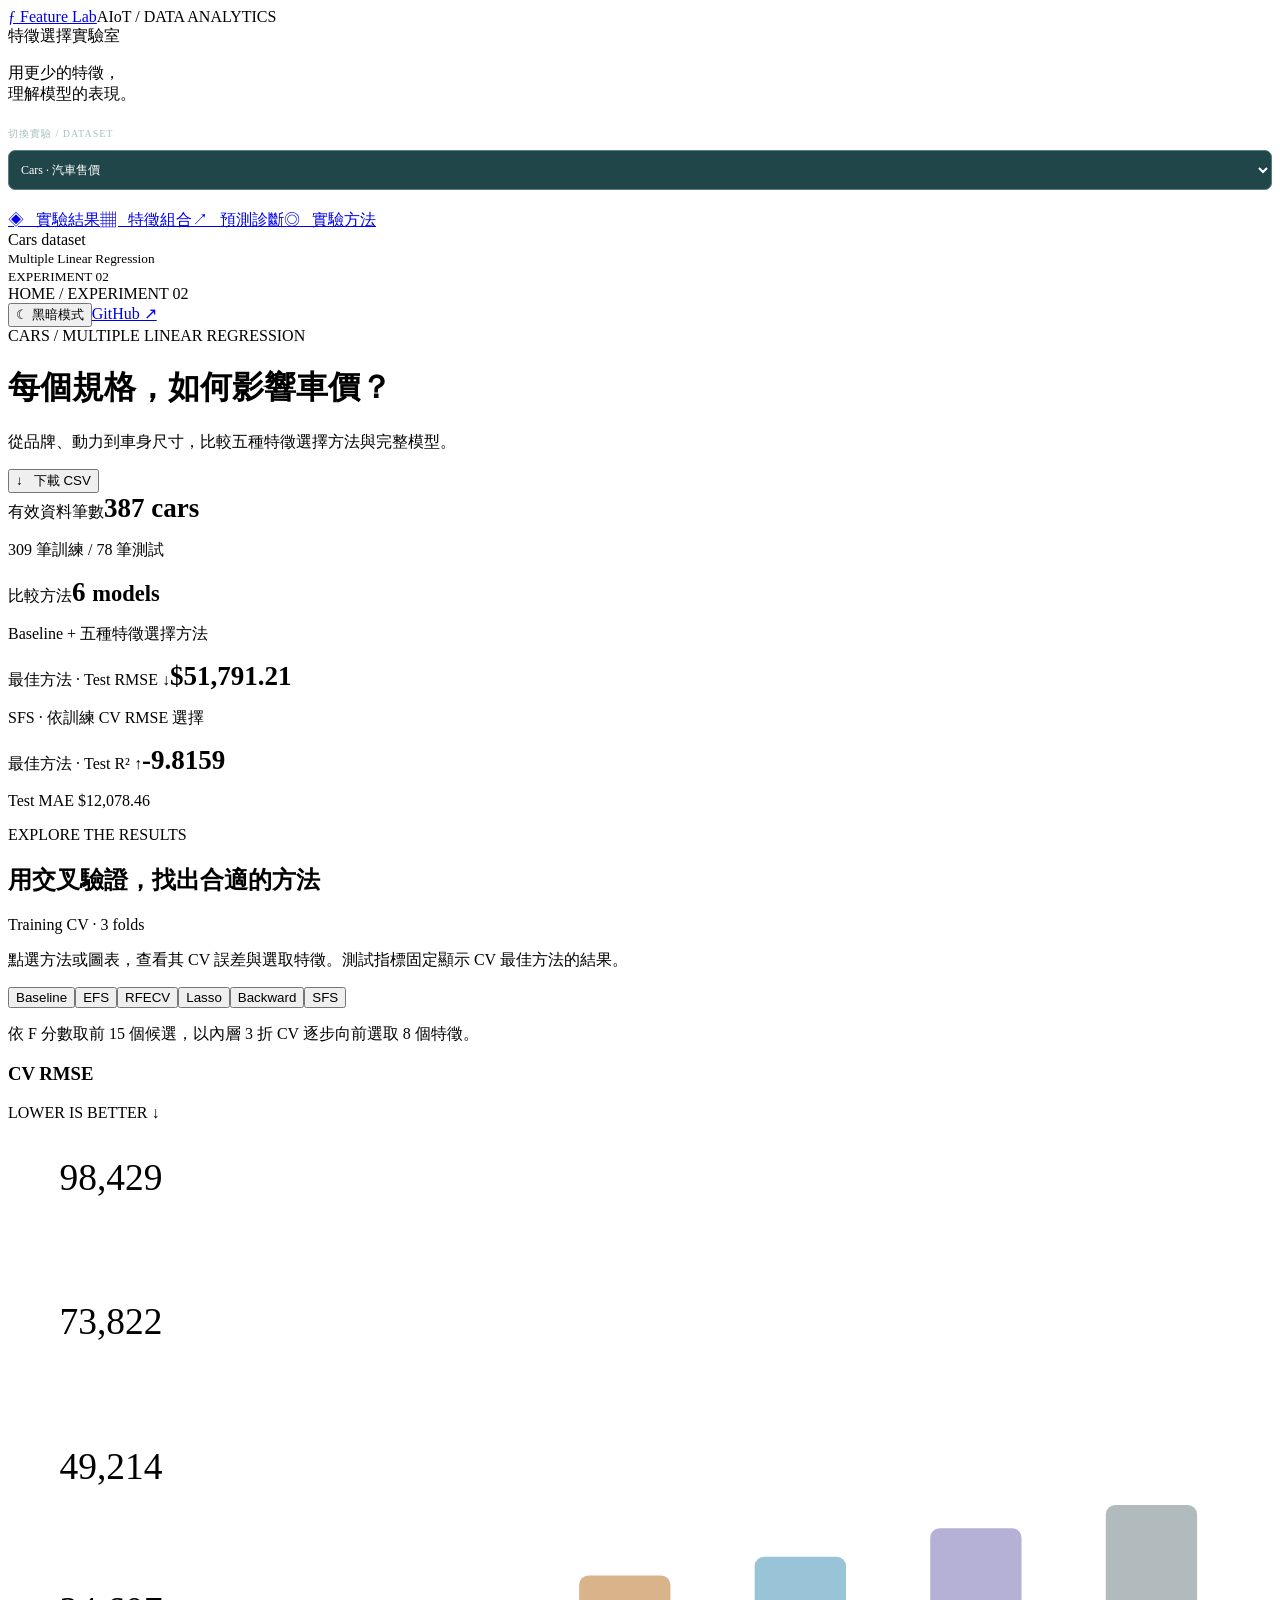
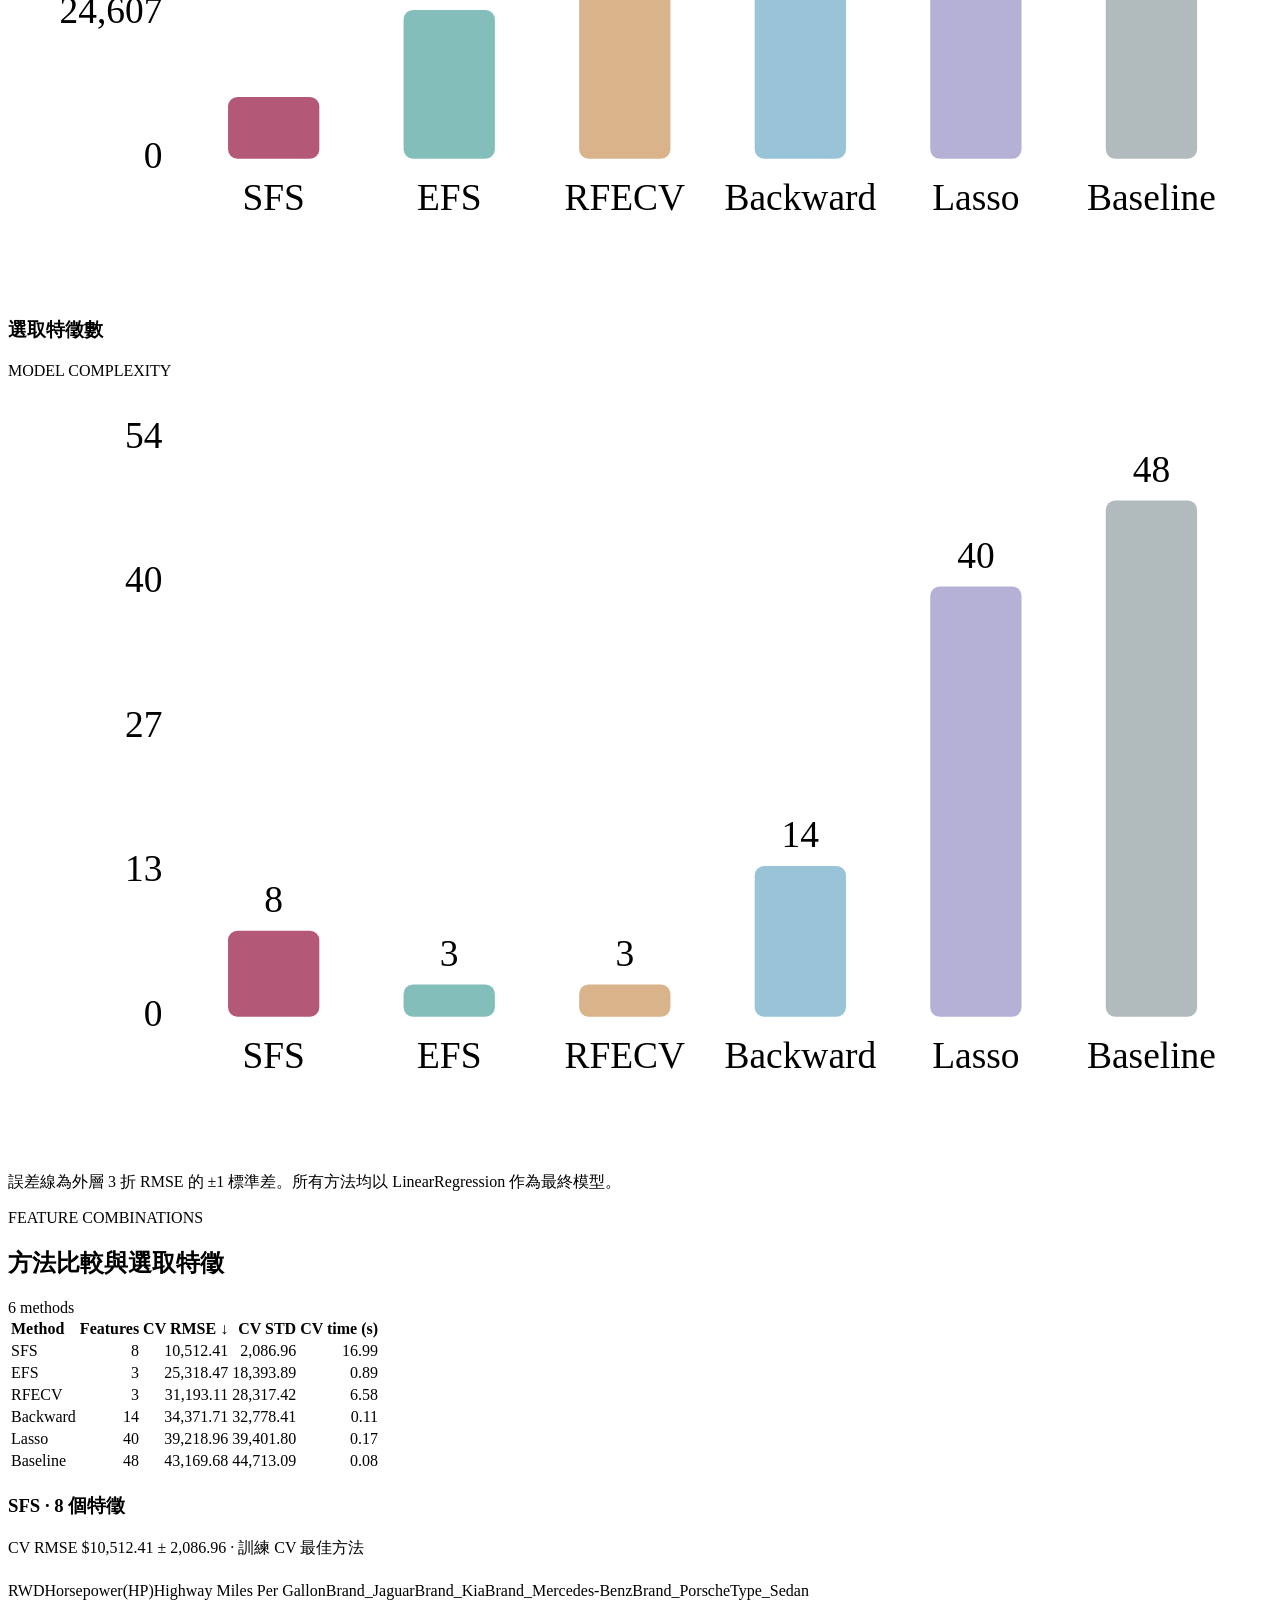
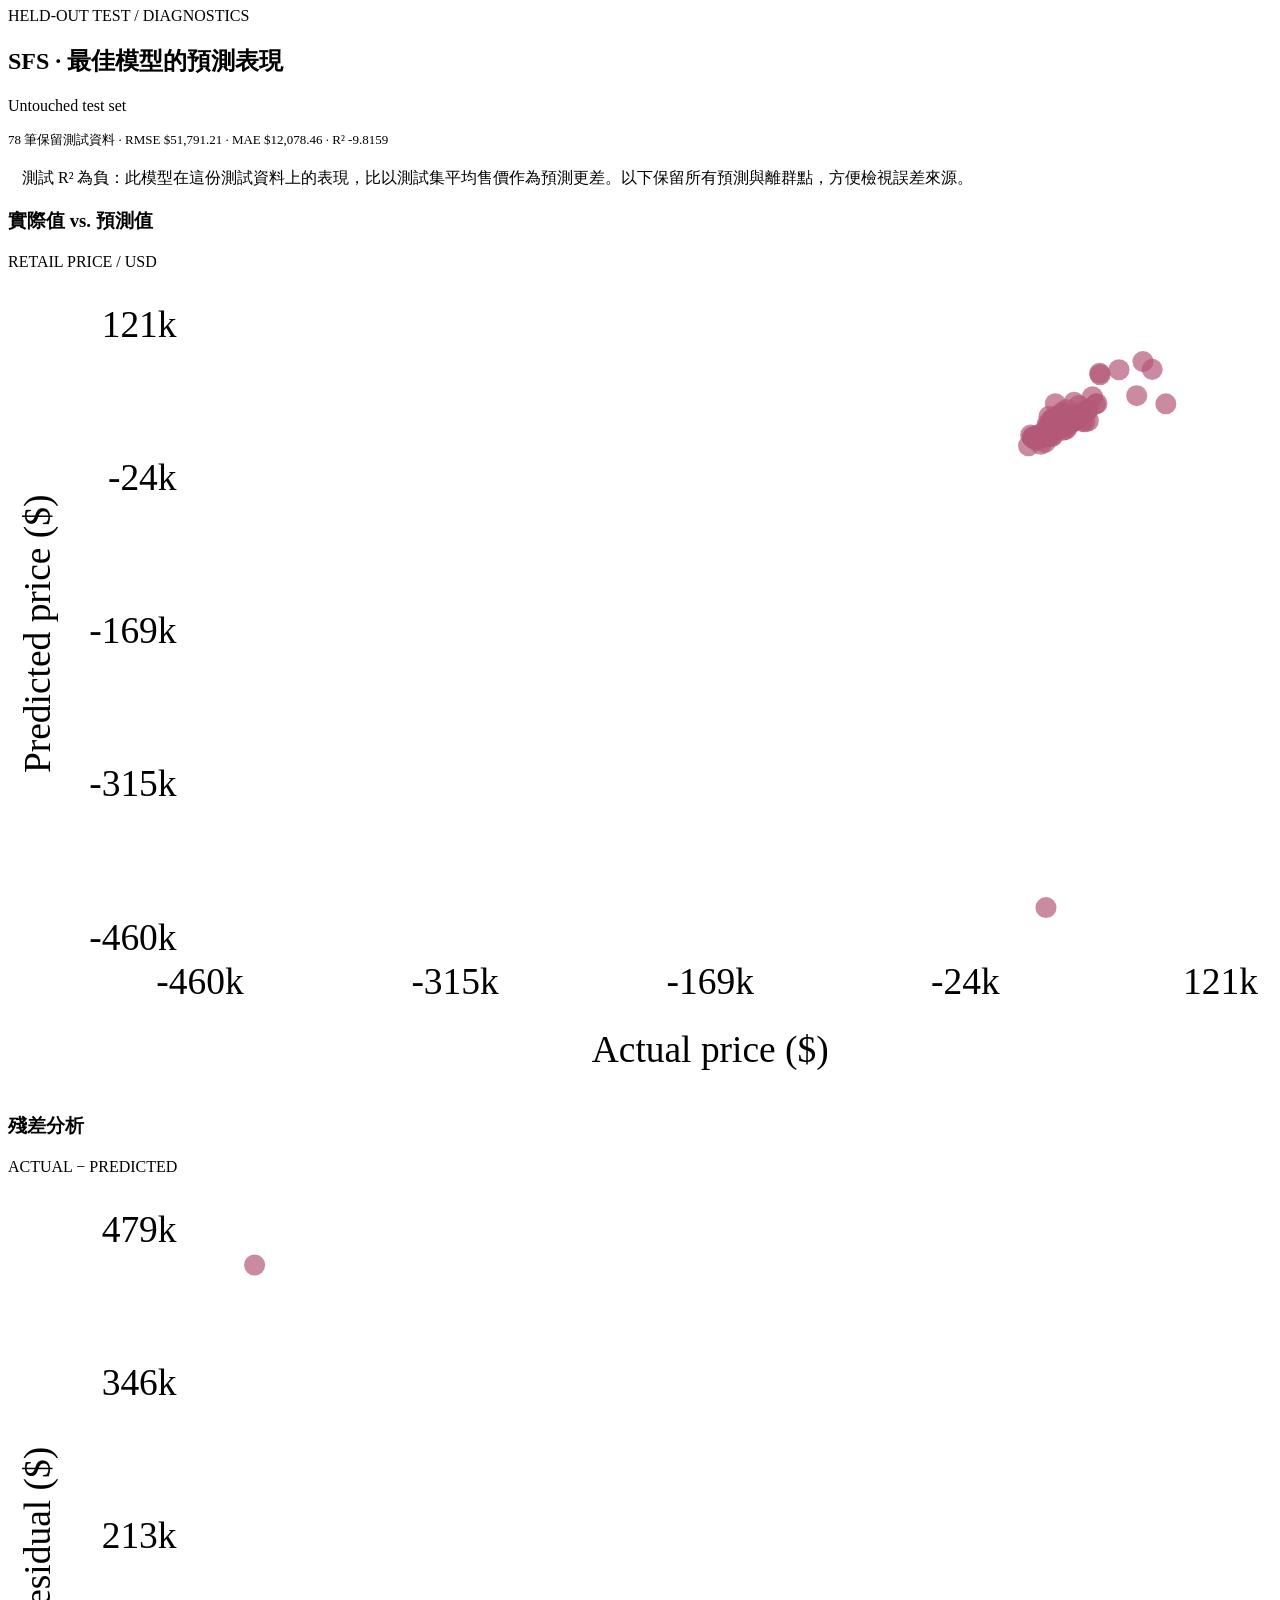
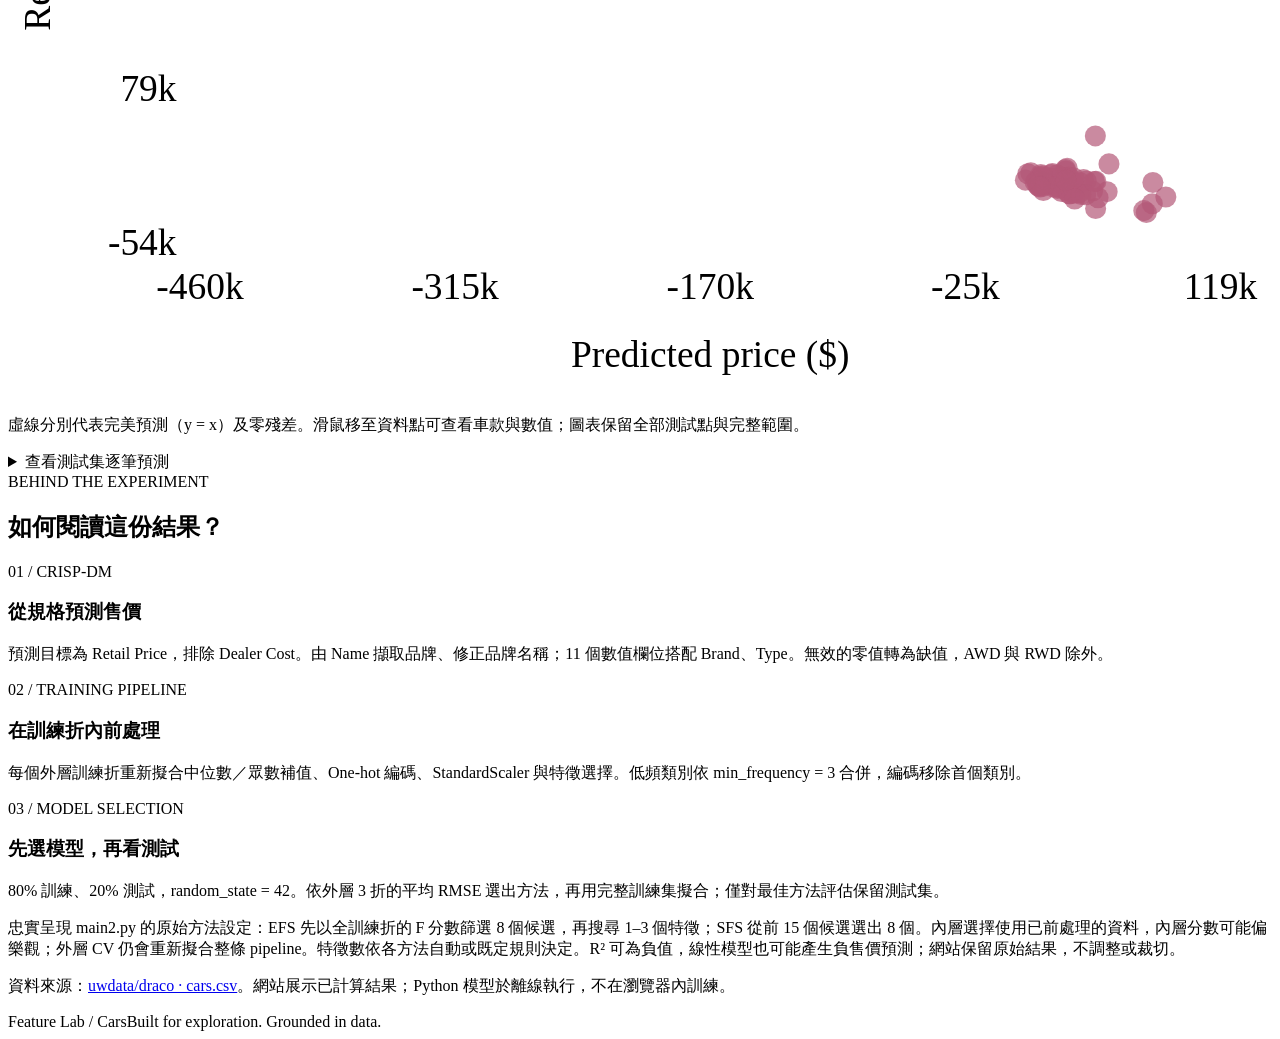
==== docs/cars.html @ 28bced7a "Add Cars regression dashboard and shared dataset switcher" ====
<!doctype html>
<html lang="zh-Hant">
<head>
<meta charset="utf-8"><meta name="viewport" content="width=device-width, initial-scale=1">
<meta name="description" content="Cars 汽車售價多元線性迴歸：Baseline 與五種特徵選擇方法、交叉驗證、預測與殘差分析。">
<title>Cars · Feature Lab 特徵選擇實驗室</title>
<script>
(() => { let theme; try { theme = localStorage.getItem('feature-lab-theme'); } catch {}
document.documentElement.dataset.theme = ['light', 'dark'].includes(theme) ? theme : (matchMedia('(prefers-color-scheme: dark)').matches ? 'dark' : 'light'); })();
</script>
<link rel="stylesheet" href="style.css?v=2"><link rel="stylesheet" href="theme.css?v=2"><link rel="stylesheet" href="pages.css?v=3">
<script src="pages.js?v=3" defer></script><script src="cars-data.js?v=3" defer></script><script src="cars.js?v=3" defer></script>
</head>
<body>
<aside><a class="brand" href="./"><span class="brand-icon">ƒ</span> Feature Lab</a><span class="aside-label">AIoT / DATA ANALYTICS</span>
<div class="side-title">特徵選擇實驗室</div><p>用更少的特徵，<br>理解模型的表現。</p>
<nav aria-label="頁面導覽"><a class="active" href="#analysis">◈ &nbsp; 實驗結果</a><a href="#results">▦ &nbsp; 特徵組合</a><a href="#predictions">↗ &nbsp; 預測診斷</a><a href="#methodology">◎ &nbsp; 實驗方法</a></nav>
<div class="side-foot"><span class="status-dot"></span> Cars dataset<br><small>Multiple Linear Regression<br>EXPERIMENT 02</small></div></aside>
<main id="analysis">
<header><span>HOME / EXPERIMENT 02</span><div class="header-actions"><button id="theme-toggle" class="theme-toggle" type="button" aria-label="切換黑暗模式" aria-pressed="false">☾ 黑暗模式</button><a href="https://github.com/CG3599/20261014-hw2-Multiple-Linear-regression" target="_blank" rel="noopener">GitHub ↗</a></div></header>
<div class="intro"><div><span class="eyebrow">CARS / MULTIPLE LINEAR REGRESSION</span><h1>每個規格，如何影響車價？</h1><p>從品牌、動力到車身尺寸，比較五種特徵選擇方法與完整模型。</p></div><button id="download" class="download" type="button">↓ &nbsp; 下載 CSV</button></div>
<div class="stats cars-stats"><article><span>有效資料筆數</span><strong id="sample-stat">—</strong><p id="split-stat">計算結果載入中</p></article><article><span>比較方法</span><strong>6 <small>models</small></strong><p>Baseline + 五種特徵選擇方法</p></article><article><span>最佳方法 · Test RMSE ↓</span><strong id="rmse-stat">—</strong><p id="best-stat">依訓練 CV RMSE 選擇</p></article><article><span>最佳方法 · Test R² ↑</span><strong id="r2-stat">—</strong><p id="mae-stat">—</p></article></div>
<section class="workspace"><div class="section-heading cars-section-heading"><div><span class="eyebrow">EXPLORE THE RESULTS</span><h2>用交叉驗證，找出合適的方法</h2></div><span class="pill">Training CV · 3 folds</span></div>
<p class="method-note">點選方法或圖表，查看其 CV 誤差與選取特徵。測試指標固定顯示 CV 最佳方法的結果。</p>
<div class="tabs" role="tablist" aria-label="特徵選擇方法"></div><p id="method-note" class="method-note"></p>
<div class="charts"><article class="chart-card"><div class="chart-heading"><h3>CV RMSE</h3><span>LOWER IS BETTER ↓</span></div><div id="cv-chart" class="cars-chart"></div></article><article class="chart-card"><div class="chart-heading"><h3>選取特徵數</h3><span>MODEL COMPLEXITY</span></div><div id="count-chart" class="cars-chart"></div></article></div>
<p class="chart-hint">誤差線為外層 3 折 RMSE 的 ±1 標準差。所有方法均以 LinearRegression 作為最終模型。</p>
</section>
<section class="table-section" id="results"><div class="section-heading"><div><span class="eyebrow">FEATURE COMBINATIONS</span><h2>方法比較與選取特徵</h2></div><span class="pill">6 methods</span></div>
<div class="table-scroll"><table class="cars-table"><thead><tr><th>Method</th><th>Features</th><th>CV RMSE ↓</th><th>CV STD</th><th>CV time (s)</th></tr></thead><tbody id="result-rows"></tbody></table></div>
<div class="cars-details" aria-live="polite"><h3 id="feature-title"></h3><p id="selection-detail"></p><div class="cars-features" id="feature-tags"></div></div></section>
<section class="workspace" id="predictions"><div class="section-heading cars-section-heading"><div><span class="eyebrow">HELD-OUT TEST / DIAGNOSTICS</span><h2 id="prediction-title">最佳模型的預測表現</h2></div><span class="pill">Untouched test set</span></div>
<p id="test-summary" class="cars-summary"></p><p id="test-note" class="cars-note"></p>
<div class="charts"><article class="chart-card"><div class="chart-heading"><h3>實際值 vs. 預測值</h3><span>RETAIL PRICE / USD</span></div><div id="prediction-chart"></div></article><article class="chart-card"><div class="chart-heading"><h3>殘差分析</h3><span>ACTUAL − PREDICTED</span></div><div id="residual-chart"></div></article></div>
<p class="chart-hint">虛線分別代表完美預測（y = x）及零殘差。滑鼠移至資料點可查看車款與數值；圖表保留全部測試點與完整範圍。</p>
<details><summary>查看測試集逐筆預測</summary><div class="table-scroll"><table class="cars-table"><thead><tr><th>Vehicle</th><th>Actual ($)</th><th>Predicted ($)</th><th>Residual ($)</th></tr></thead><tbody id="prediction-rows"></tbody></table></div></details></section>
<section id="methodology" class="methodology"><span class="eyebrow">BEHIND THE EXPERIMENT</span><h2>如何閱讀這份結果？</h2>
<div class="method-grid"><article><span>01 / CRISP-DM</span><h3>從規格預測售價</h3><p>預測目標為 Retail Price，排除 Dealer Cost。由 Name 擷取品牌、修正品牌名稱；11 個數值欄位搭配 Brand、Type。無效的零值轉為缺值，AWD 與 RWD 除外。</p></article><article><span>02 / TRAINING PIPELINE</span><h3>在訓練折內前處理</h3><p>每個外層訓練折重新擬合中位數／眾數補值、One-hot 編碼、StandardScaler 與特徵選擇。低頻類別依 min_frequency = 3 合併，編碼移除首個類別。</p></article><article><span>03 / MODEL SELECTION</span><h3>先選模型，再看測試</h3><p>80% 訓練、20% 測試，random_state = 42。依外層 3 折的平均 RMSE 選出方法，再用完整訓練集擬合；僅對最佳方法評估保留測試集。</p></article></div>
<p class="caveat">忠實呈現 main2.py 的原始方法設定：EFS 先以全訓練折的 F 分數篩選 8 個候選，再搜尋 1–3 個特徵；SFS 從前 15 個候選選出 8 個。內層選擇使用已前處理的資料，內層分數可能偏樂觀；外層 CV 仍會重新擬合整條 pipeline。特徵數依各方法自動或既定規則決定。R² 可為負值，線性模型也可能產生負售價預測；網站保留原始結果，不調整或裁切。</p>
<p class="chart-hint">資料來源：<a href="https://github.com/uwdata/draco/blob/master/data/cars.csv" target="_blank" rel="noopener">uwdata/draco · cars.csv</a>。網站展示已計算結果；Python 模型於離線執行，不在瀏覽器內訓練。</p></section>
<footer><span>Feature Lab / Cars</span><span>Built for exploration. Grounded in data.</span></footer>
</main></body></html>
---- docs/pages.css ----
.page-menu { margin-top: 22px; }
.page-menu label { display: block; font-size: 10px; letter-spacing: 1px; color: #a7c1c0; margin-bottom: 9px; }
.page-menu select { width: 100%; padding: 11px 8px; border: 1px solid #548084; border-radius: 7px; background: #21464a; color: #fff; font: inherit; font-size: 12px; cursor: pointer; color-scheme: dark; }
.page-menu select:focus-visible { outline: 2px solid #6fe0c3; outline-offset: 3px; }
.page-menu + nav { margin-top: 20px; }
.cars-note { border-left: 3px solid var(--teal); padding-left: 14px; }
.cars-features { margin-top: 16px; line-height: 2; overflow-wrap: anywhere; }
.cars-details { margin-top: 20px; }
.cars-summary { color: var(--teal); font-size: 13px; line-height: 1.9; }
.cars-stats strong { font-size: 27px; }
.cars-chart { min-width: 0; }
.chart-bar { cursor: pointer; }
.chart-bar:focus { outline: none; stroke: var(--ink); stroke-width: 2; }
.cars-point { opacity: .7; }
.cars-point:hover, .cars-point:focus { opacity: 1; stroke: var(--ink); stroke-width: 2; }
.chart-reference { stroke: var(--muted); stroke-width: 1.5; stroke-dasharray: 6 4; }
.cars-table th, .cars-table td { text-align: right; }
.cars-table th:first-child, .cars-table td:first-child { text-align: left; }
.cars-table td:first-child { white-space: nowrap; }
@media (max-width: 760px) {
  .page-menu { margin-top: 15px; max-width: 360px; }
  .page-menu select { font-size: 14px; }
  .cars-stats strong { font-size: 24px; }
  .cars-section-heading { align-items: flex-start; flex-direction: column; gap: 0; margin-bottom: 15px; }
}
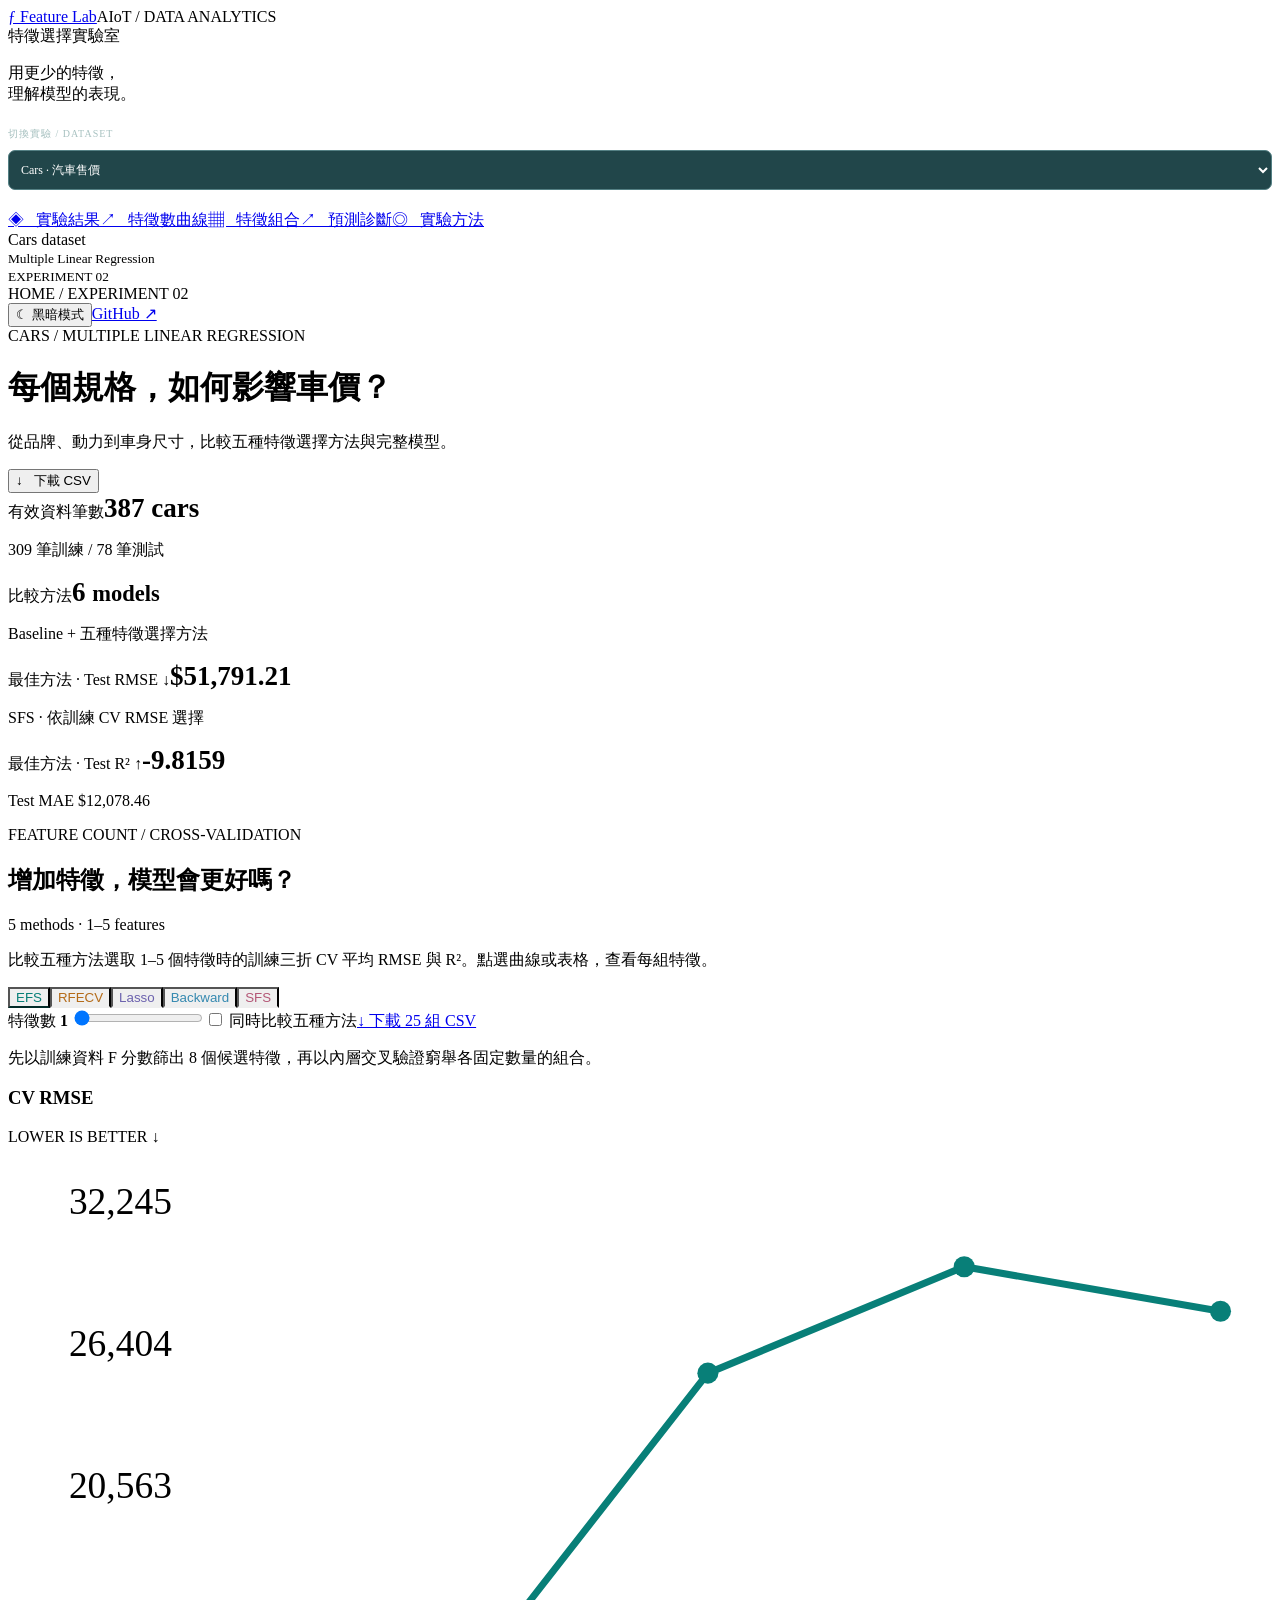
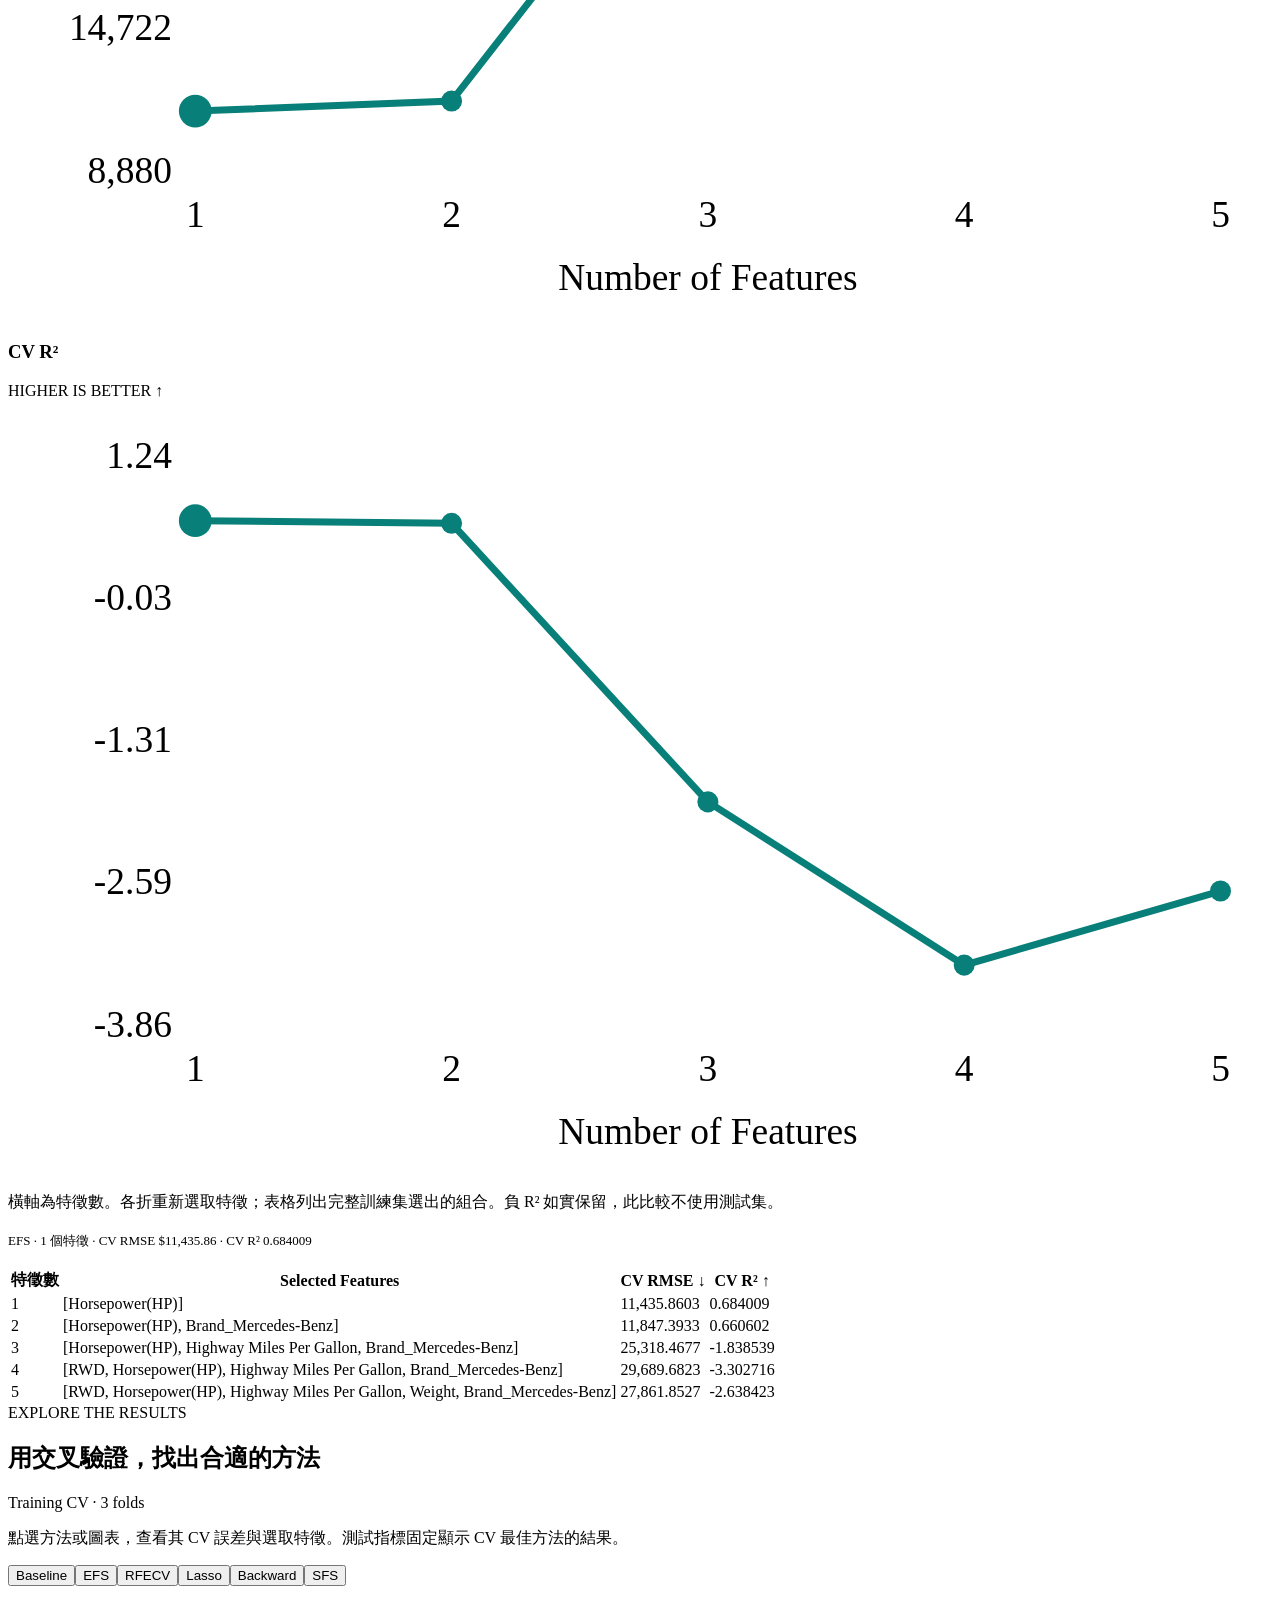
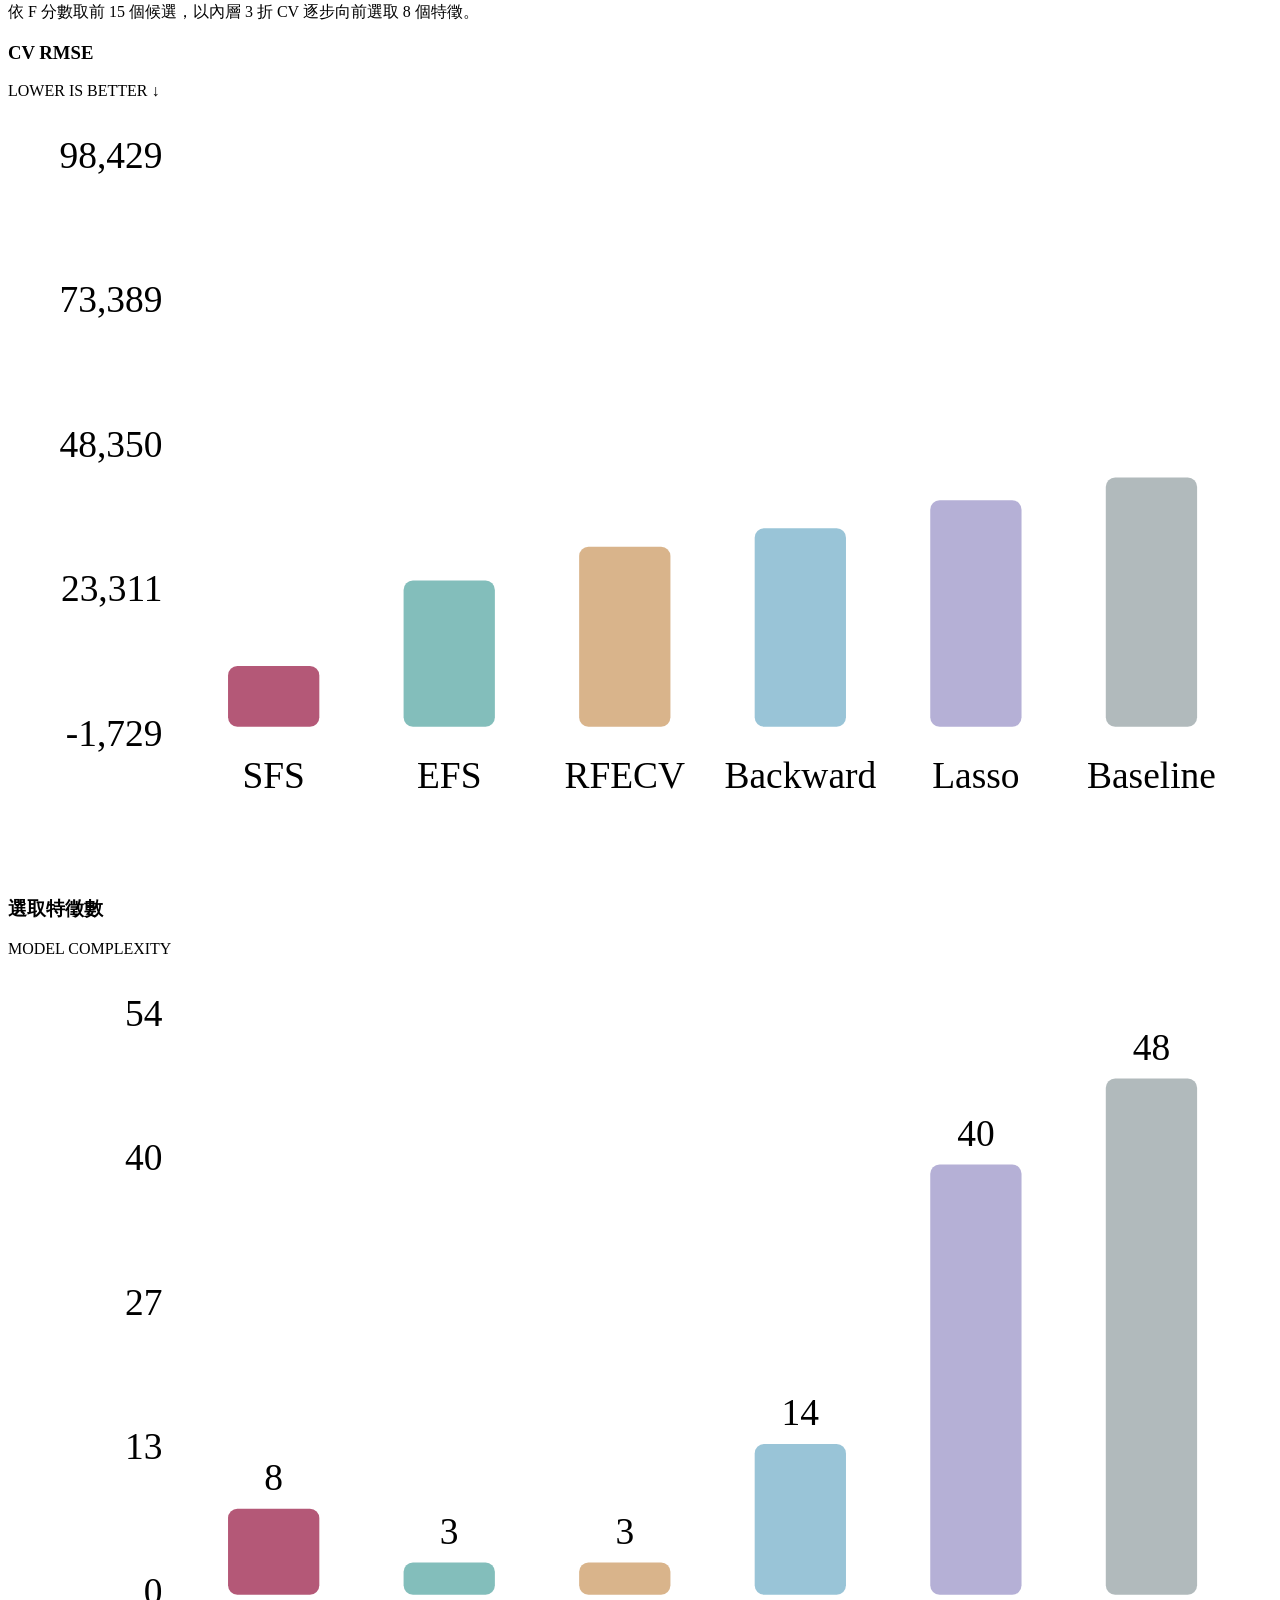
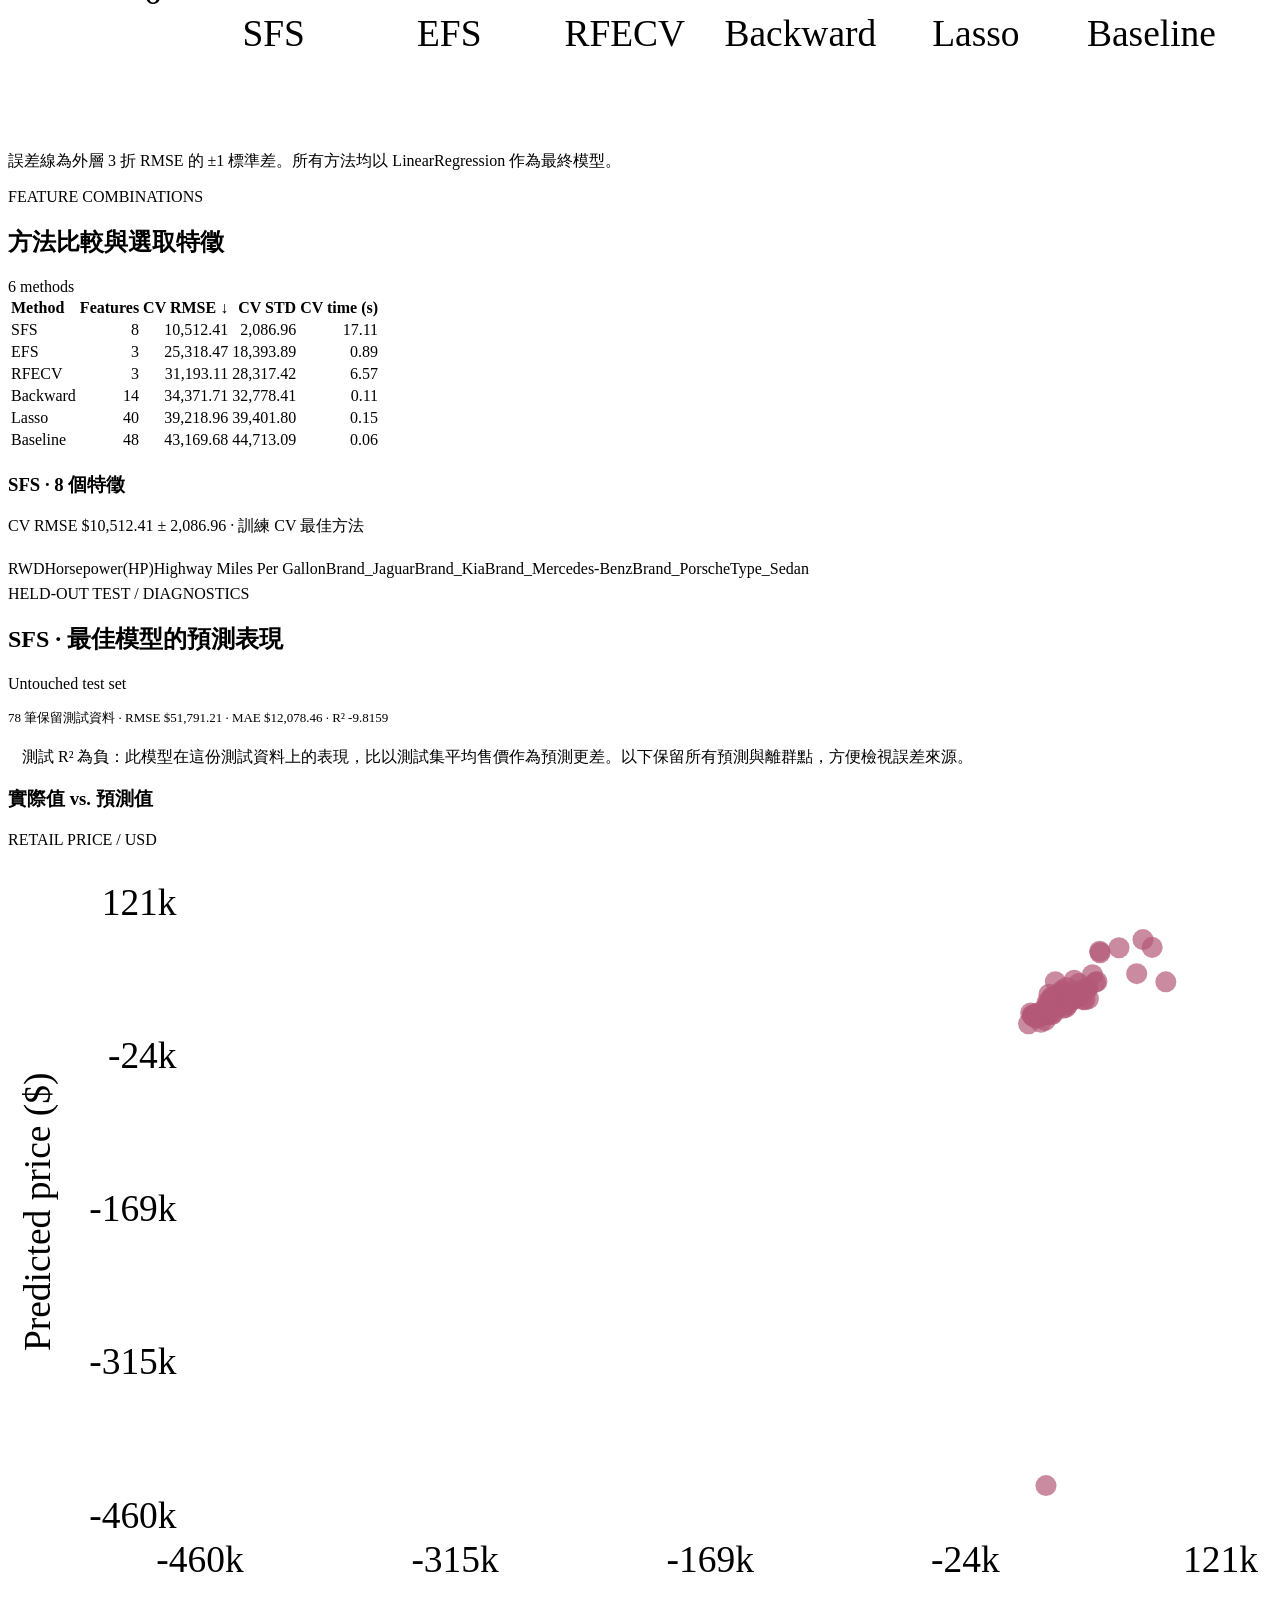
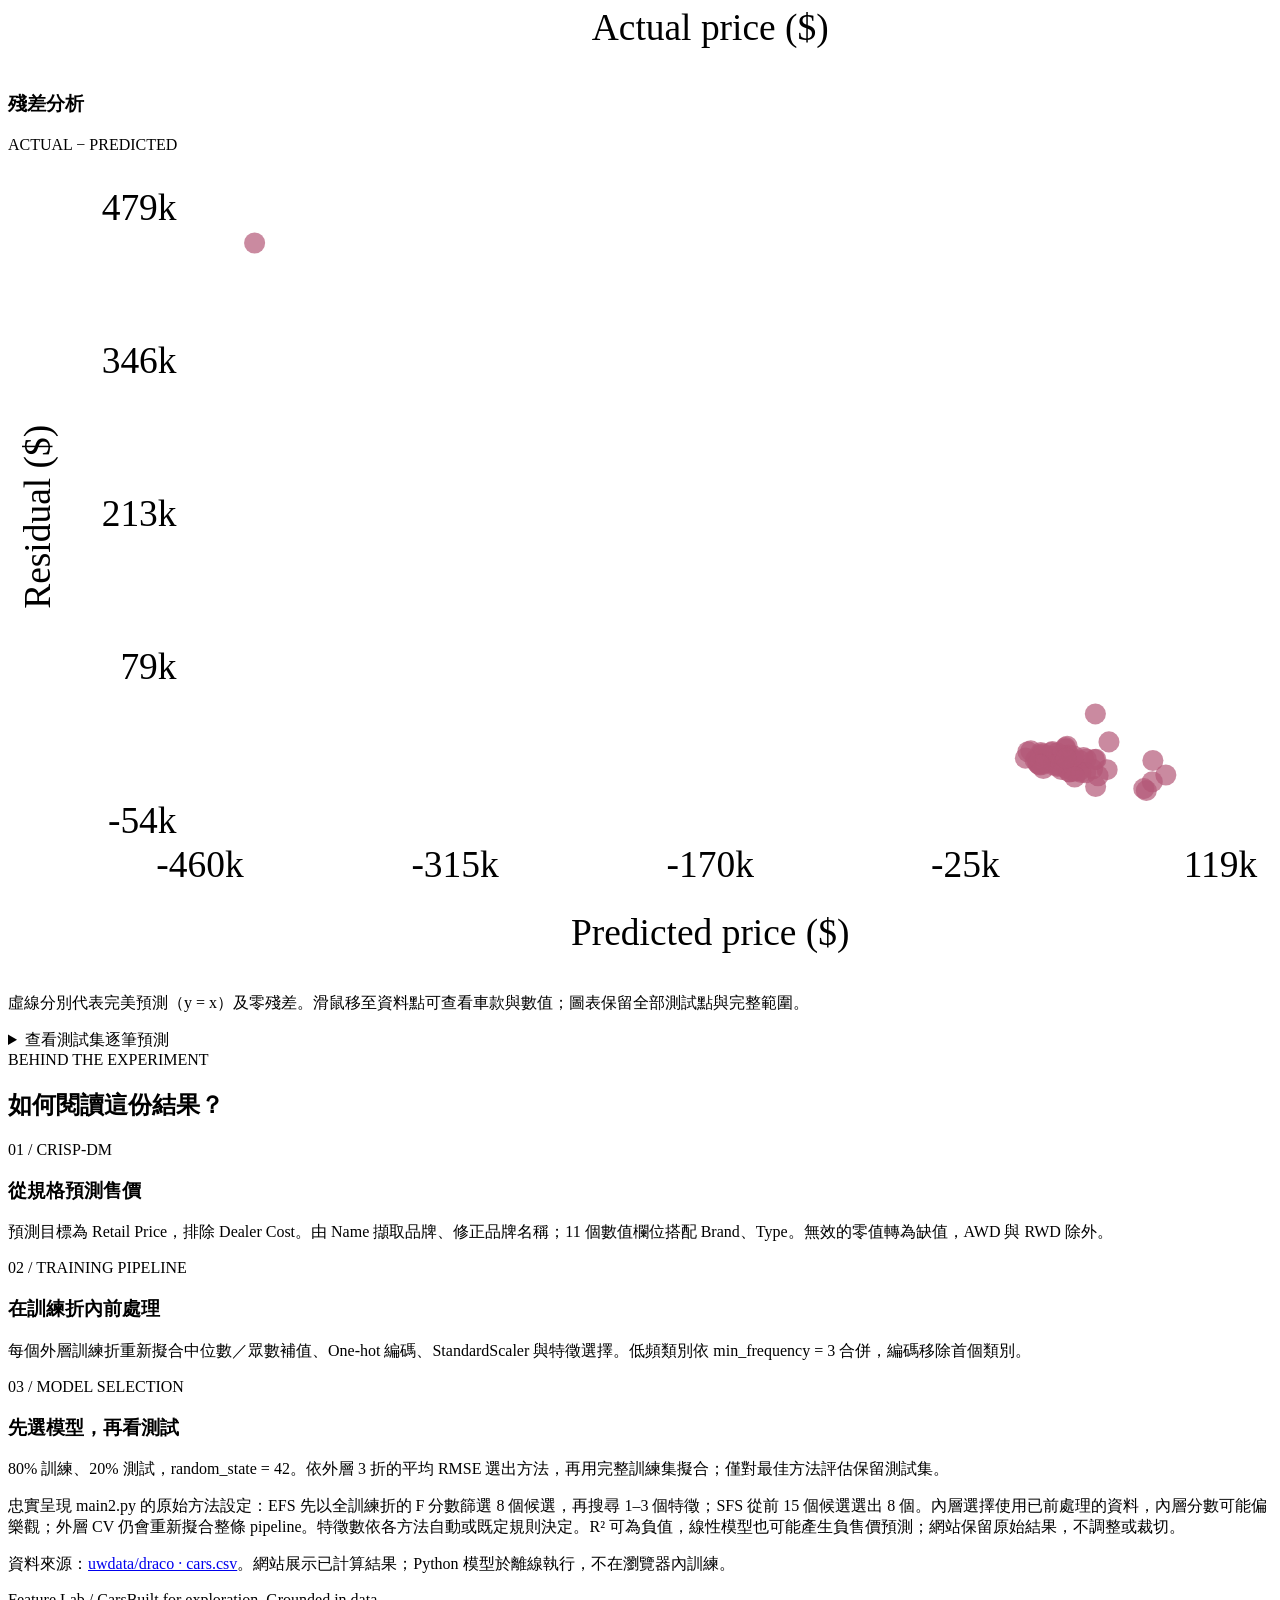
==== commit 0a719cbf: "Deploy interactive Cars feature-count curves with existing design" ====
--- a/docs/cars.html
+++ b/docs/cars.html
@@ -9,17 +9,29 @@
 document.documentElement.dataset.theme = ['light', 'dark'].includes(theme) ? theme : (matchMedia('(prefers-color-scheme: dark)').matches ? 'dark' : 'light'); })();
 </script>
 <link rel="stylesheet" href="style.css?v=2"><link rel="stylesheet" href="theme.css?v=2"><link rel="stylesheet" href="pages.css?v=3">
-<script src="pages.js?v=3" defer></script><script src="cars-data.js?v=3" defer></script><script src="cars.js?v=3" defer></script>
+<script src="pages.js?v=3" defer></script><script src="cars-data.js?v=4" defer></script><script src="cars.js?v=4" defer></script>
+<script src="cars-curves-data.js?v=4" defer></script><script src="cars-curves.js?v=4" defer></script>
 </head>
 <body>
 <aside><a class="brand" href="./"><span class="brand-icon">ƒ</span> Feature Lab</a><span class="aside-label">AIoT / DATA ANALYTICS</span>
 <div class="side-title">特徵選擇實驗室</div><p>用更少的特徵，<br>理解模型的表現。</p>
-<nav aria-label="頁面導覽"><a class="active" href="#analysis">◈ &nbsp; 實驗結果</a><a href="#results">▦ &nbsp; 特徵組合</a><a href="#predictions">↗ &nbsp; 預測診斷</a><a href="#methodology">◎ &nbsp; 實驗方法</a></nav>
+<nav aria-label="頁面導覽"><a class="active" href="#analysis">◈ &nbsp; 實驗結果</a><a href="#feature-curves">↗ &nbsp; 特徵數曲線</a><a href="#results">▦ &nbsp; 特徵組合</a><a href="#predictions">↗ &nbsp; 預測診斷</a><a href="#methodology">◎ &nbsp; 實驗方法</a></nav>
 <div class="side-foot"><span class="status-dot"></span> Cars dataset<br><small>Multiple Linear Regression<br>EXPERIMENT 02</small></div></aside>
 <main id="analysis">
 <header><span>HOME / EXPERIMENT 02</span><div class="header-actions"><button id="theme-toggle" class="theme-toggle" type="button" aria-label="切換黑暗模式" aria-pressed="false">☾ 黑暗模式</button><a href="https://github.com/CG3599/20261014-hw2-Multiple-Linear-regression" target="_blank" rel="noopener">GitHub ↗</a></div></header>
 <div class="intro"><div><span class="eyebrow">CARS / MULTIPLE LINEAR REGRESSION</span><h1>每個規格，如何影響車價？</h1><p>從品牌、動力到車身尺寸，比較五種特徵選擇方法與完整模型。</p></div><button id="download" class="download" type="button">↓ &nbsp; 下載 CSV</button></div>
 <div class="stats cars-stats"><article><span>有效資料筆數</span><strong id="sample-stat">—</strong><p id="split-stat">計算結果載入中</p></article><article><span>比較方法</span><strong>6 <small>models</small></strong><p>Baseline + 五種特徵選擇方法</p></article><article><span>最佳方法 · Test RMSE ↓</span><strong id="rmse-stat">—</strong><p id="best-stat">依訓練 CV RMSE 選擇</p></article><article><span>最佳方法 · Test R² ↑</span><strong id="r2-stat">—</strong><p id="mae-stat">—</p></article></div>
+<section class="workspace" id="feature-curves">
+<div class="section-heading cars-section-heading"><div><span class="eyebrow">FEATURE COUNT / CROSS-VALIDATION</span><h2>增加特徵，模型會更好嗎？</h2></div><span class="pill">5 methods · 1–5 features</span></div>
+<p class="method-note">比較五種方法選取 1–5 個特徵時的訓練三折 CV 平均 RMSE 與 R²。點選曲線或表格，查看每組特徵。</p>
+<div class="tabs" id="curve-tabs" role="group" aria-label="固定特徵數方法"></div>
+<div class="controls"><label class="range-control" for="curve-count">特徵數 <strong id="curve-count-value">1</strong> <input id="curve-count" type="range" min="1" max="5" value="1" step="1"></label><label><input id="curve-compare" type="checkbox"> 同時比較五種方法</label><a class="download" href="cars_feature_count_comparison.csv?v=4" download>↓ 下載 25 組 CSV</a></div>
+<p id="curve-note" class="method-note"></p>
+<div class="charts"><article class="chart-card"><div class="chart-heading"><h3>CV RMSE</h3><span>LOWER IS BETTER ↓</span></div><div id="curve-rmse"></div></article><article class="chart-card"><div class="chart-heading"><h3>CV R²</h3><span>HIGHER IS BETTER ↑</span></div><div id="curve-r2"></div></article></div>
+<p class="chart-hint">橫軸為特徵數。各折重新選取特徵；表格列出完整訓練集選出的組合。負 R² 如實保留，此比較不使用測試集。</p>
+<p id="curve-selection" class="cars-summary" aria-live="polite"></p>
+<div class="table-scroll"><table><thead><tr><th>特徵數</th><th>Selected Features</th><th>CV RMSE ↓</th><th>CV R² ↑</th></tr></thead><tbody id="curve-rows"></tbody></table></div>
+</section>
 <section class="workspace"><div class="section-heading cars-section-heading"><div><span class="eyebrow">EXPLORE THE RESULTS</span><h2>用交叉驗證，找出合適的方法</h2></div><span class="pill">Training CV · 3 folds</span></div>
 <p class="method-note">點選方法或圖表，查看其 CV 誤差與選取特徵。測試指標固定顯示 CV 最佳方法的結果。</p>
 <div class="tabs" role="tablist" aria-label="特徵選擇方法"></div><p id="method-note" class="method-note"></p>
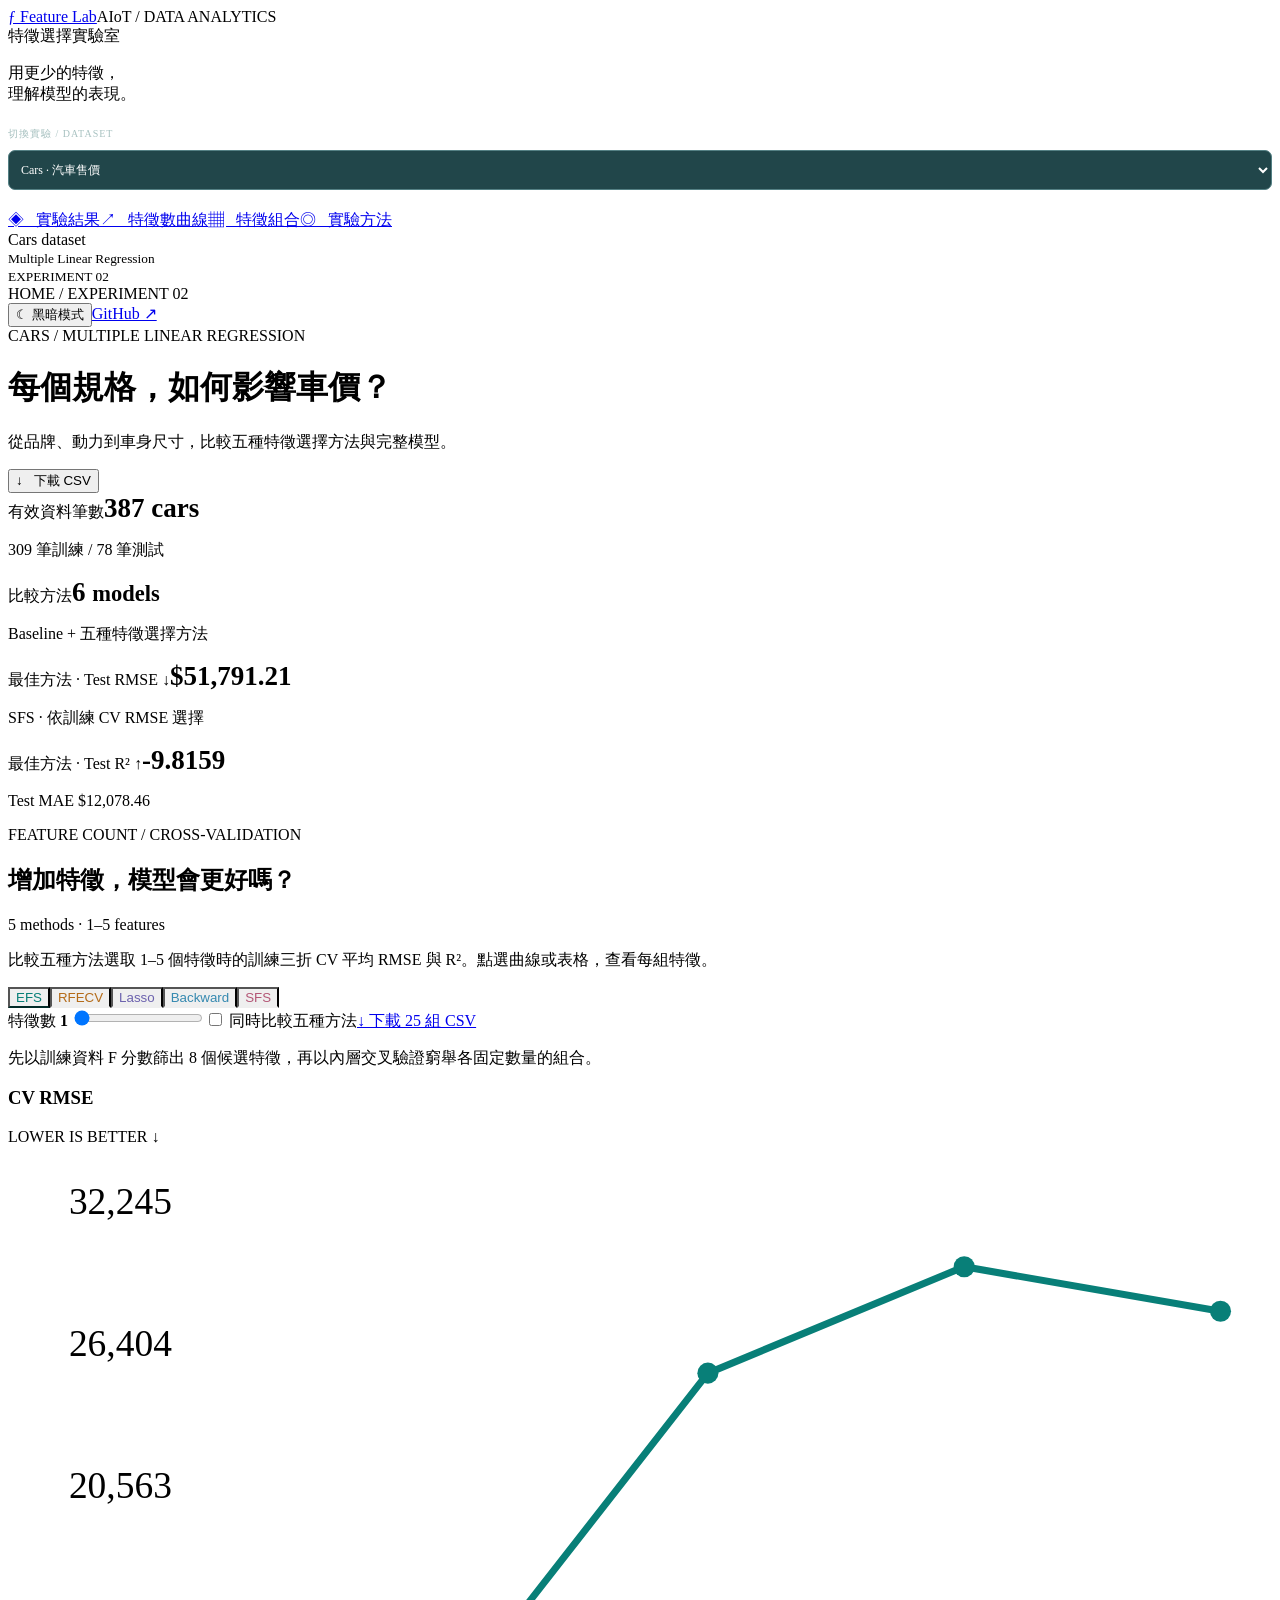
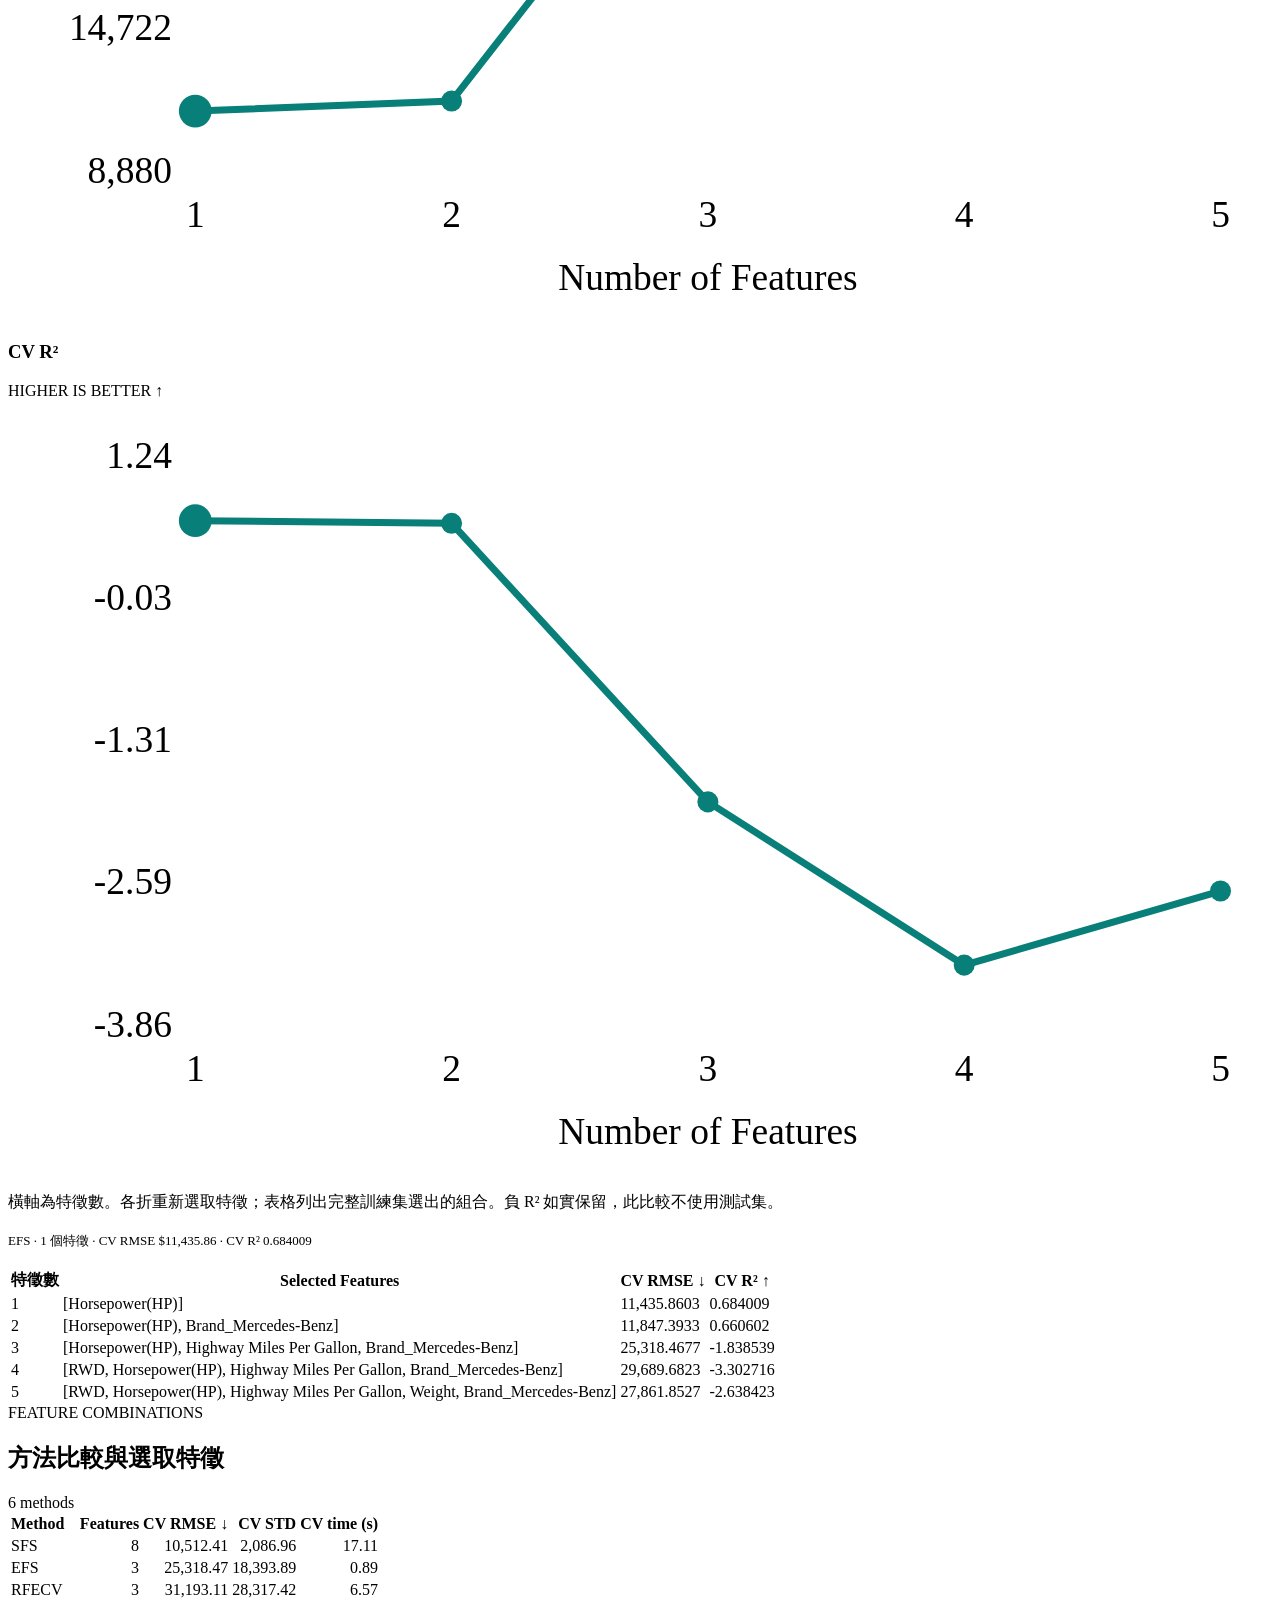
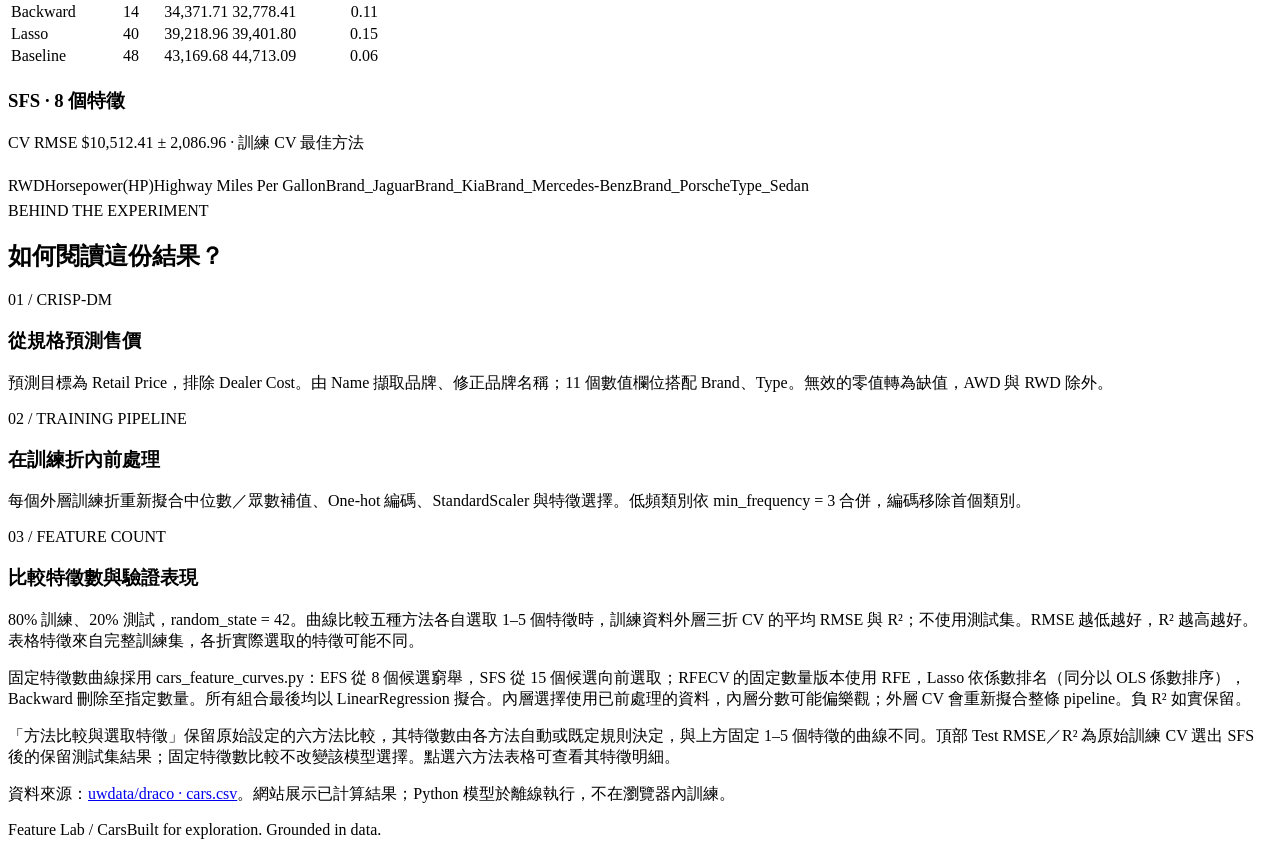
==== commit b1c53984: "Remove redundant Cars charts and update reading guide" ====
--- a/docs/cars.html
+++ b/docs/cars.html
@@ -2,20 +2,20 @@
 <html lang="zh-Hant">
 <head>
 <meta charset="utf-8"><meta name="viewport" content="width=device-width, initial-scale=1">
-<meta name="description" content="Cars 汽車售價多元線性迴歸：Baseline 與五種特徵選擇方法、交叉驗證、預測與殘差分析。">
+<meta name="description" content="Cars 汽車售價多元線性迴歸：五種方法的特徵數曲線、交叉驗證指標與特徵組合。">
 <title>Cars · Feature Lab 特徵選擇實驗室</title>
 <script>
 (() => { let theme; try { theme = localStorage.getItem('feature-lab-theme'); } catch {}
 document.documentElement.dataset.theme = ['light', 'dark'].includes(theme) ? theme : (matchMedia('(prefers-color-scheme: dark)').matches ? 'dark' : 'light'); })();
 </script>
 <link rel="stylesheet" href="style.css?v=2"><link rel="stylesheet" href="theme.css?v=2"><link rel="stylesheet" href="pages.css?v=3">
-<script src="pages.js?v=3" defer></script><script src="cars-data.js?v=4" defer></script><script src="cars.js?v=4" defer></script>
+<script src="pages.js?v=3" defer></script><script src="cars-data.js?v=4" defer></script><script src="cars.js?v=5" defer></script>
 <script src="cars-curves-data.js?v=4" defer></script><script src="cars-curves.js?v=4" defer></script>
 </head>
 <body>
 <aside><a class="brand" href="./"><span class="brand-icon">ƒ</span> Feature Lab</a><span class="aside-label">AIoT / DATA ANALYTICS</span>
 <div class="side-title">特徵選擇實驗室</div><p>用更少的特徵，<br>理解模型的表現。</p>
-<nav aria-label="頁面導覽"><a class="active" href="#analysis">◈ &nbsp; 實驗結果</a><a href="#feature-curves">↗ &nbsp; 特徵數曲線</a><a href="#results">▦ &nbsp; 特徵組合</a><a href="#predictions">↗ &nbsp; 預測診斷</a><a href="#methodology">◎ &nbsp; 實驗方法</a></nav>
+<nav aria-label="頁面導覽"><a class="active" href="#analysis">◈ &nbsp; 實驗結果</a><a href="#feature-curves">↗ &nbsp; 特徵數曲線</a><a href="#results">▦ &nbsp; 特徵組合</a><a href="#methodology">◎ &nbsp; 實驗方法</a></nav>
 <div class="side-foot"><span class="status-dot"></span> Cars dataset<br><small>Multiple Linear Regression<br>EXPERIMENT 02</small></div></aside>
 <main id="analysis">
 <header><span>HOME / EXPERIMENT 02</span><div class="header-actions"><button id="theme-toggle" class="theme-toggle" type="button" aria-label="切換黑暗模式" aria-pressed="false">☾ 黑暗模式</button><a href="https://github.com/CG3599/20261014-hw2-Multiple-Linear-regression" target="_blank" rel="noopener">GitHub ↗</a></div></header>
@@ -32,23 +32,13 @@
 <p id="curve-selection" class="cars-summary" aria-live="polite"></p>
 <div class="table-scroll"><table><thead><tr><th>特徵數</th><th>Selected Features</th><th>CV RMSE ↓</th><th>CV R² ↑</th></tr></thead><tbody id="curve-rows"></tbody></table></div>
 </section>
-<section class="workspace"><div class="section-heading cars-section-heading"><div><span class="eyebrow">EXPLORE THE RESULTS</span><h2>用交叉驗證，找出合適的方法</h2></div><span class="pill">Training CV · 3 folds</span></div>
-<p class="method-note">點選方法或圖表，查看其 CV 誤差與選取特徵。測試指標固定顯示 CV 最佳方法的結果。</p>
-<div class="tabs" role="tablist" aria-label="特徵選擇方法"></div><p id="method-note" class="method-note"></p>
-<div class="charts"><article class="chart-card"><div class="chart-heading"><h3>CV RMSE</h3><span>LOWER IS BETTER ↓</span></div><div id="cv-chart" class="cars-chart"></div></article><article class="chart-card"><div class="chart-heading"><h3>選取特徵數</h3><span>MODEL COMPLEXITY</span></div><div id="count-chart" class="cars-chart"></div></article></div>
-<p class="chart-hint">誤差線為外層 3 折 RMSE 的 ±1 標準差。所有方法均以 LinearRegression 作為最終模型。</p>
-</section>
 <section class="table-section" id="results"><div class="section-heading"><div><span class="eyebrow">FEATURE COMBINATIONS</span><h2>方法比較與選取特徵</h2></div><span class="pill">6 methods</span></div>
 <div class="table-scroll"><table class="cars-table"><thead><tr><th>Method</th><th>Features</th><th>CV RMSE ↓</th><th>CV STD</th><th>CV time (s)</th></tr></thead><tbody id="result-rows"></tbody></table></div>
 <div class="cars-details" aria-live="polite"><h3 id="feature-title"></h3><p id="selection-detail"></p><div class="cars-features" id="feature-tags"></div></div></section>
-<section class="workspace" id="predictions"><div class="section-heading cars-section-heading"><div><span class="eyebrow">HELD-OUT TEST / DIAGNOSTICS</span><h2 id="prediction-title">最佳模型的預測表現</h2></div><span class="pill">Untouched test set</span></div>
-<p id="test-summary" class="cars-summary"></p><p id="test-note" class="cars-note"></p>
-<div class="charts"><article class="chart-card"><div class="chart-heading"><h3>實際值 vs. 預測值</h3><span>RETAIL PRICE / USD</span></div><div id="prediction-chart"></div></article><article class="chart-card"><div class="chart-heading"><h3>殘差分析</h3><span>ACTUAL − PREDICTED</span></div><div id="residual-chart"></div></article></div>
-<p class="chart-hint">虛線分別代表完美預測（y = x）及零殘差。滑鼠移至資料點可查看車款與數值；圖表保留全部測試點與完整範圍。</p>
-<details><summary>查看測試集逐筆預測</summary><div class="table-scroll"><table class="cars-table"><thead><tr><th>Vehicle</th><th>Actual ($)</th><th>Predicted ($)</th><th>Residual ($)</th></tr></thead><tbody id="prediction-rows"></tbody></table></div></details></section>
 <section id="methodology" class="methodology"><span class="eyebrow">BEHIND THE EXPERIMENT</span><h2>如何閱讀這份結果？</h2>
-<div class="method-grid"><article><span>01 / CRISP-DM</span><h3>從規格預測售價</h3><p>預測目標為 Retail Price，排除 Dealer Cost。由 Name 擷取品牌、修正品牌名稱；11 個數值欄位搭配 Brand、Type。無效的零值轉為缺值，AWD 與 RWD 除外。</p></article><article><span>02 / TRAINING PIPELINE</span><h3>在訓練折內前處理</h3><p>每個外層訓練折重新擬合中位數／眾數補值、One-hot 編碼、StandardScaler 與特徵選擇。低頻類別依 min_frequency = 3 合併，編碼移除首個類別。</p></article><article><span>03 / MODEL SELECTION</span><h3>先選模型，再看測試</h3><p>80% 訓練、20% 測試，random_state = 42。依外層 3 折的平均 RMSE 選出方法，再用完整訓練集擬合；僅對最佳方法評估保留測試集。</p></article></div>
-<p class="caveat">忠實呈現 main2.py 的原始方法設定：EFS 先以全訓練折的 F 分數篩選 8 個候選，再搜尋 1–3 個特徵；SFS 從前 15 個候選選出 8 個。內層選擇使用已前處理的資料，內層分數可能偏樂觀；外層 CV 仍會重新擬合整條 pipeline。特徵數依各方法自動或既定規則決定。R² 可為負值，線性模型也可能產生負售價預測；網站保留原始結果，不調整或裁切。</p>
+<div class="method-grid"><article><span>01 / CRISP-DM</span><h3>從規格預測售價</h3><p>預測目標為 Retail Price，排除 Dealer Cost。由 Name 擷取品牌、修正品牌名稱；11 個數值欄位搭配 Brand、Type。無效的零值轉為缺值，AWD 與 RWD 除外。</p></article><article><span>02 / TRAINING PIPELINE</span><h3>在訓練折內前處理</h3><p>每個外層訓練折重新擬合中位數／眾數補值、One-hot 編碼、StandardScaler 與特徵選擇。低頻類別依 min_frequency = 3 合併，編碼移除首個類別。</p></article><article><span>03 / FEATURE COUNT</span><h3>比較特徵數與驗證表現</h3><p>80% 訓練、20% 測試，random_state = 42。曲線比較五種方法各自選取 1–5 個特徵時，訓練資料外層三折 CV 的平均 RMSE 與 R²；不使用測試集。RMSE 越低越好，R² 越高越好。表格特徵來自完整訓練集，各折實際選取的特徵可能不同。</p></article></div>
+<p class="caveat">固定特徵數曲線採用 cars_feature_curves.py：EFS 從 8 個候選窮舉，SFS 從 15 個候選向前選取；RFECV 的固定數量版本使用 RFE，Lasso 依係數排名（同分以 OLS 係數排序），Backward 刪除至指定數量。所有組合最後均以 LinearRegression 擬合。內層選擇使用已前處理的資料，內層分數可能偏樂觀；外層 CV 會重新擬合整條 pipeline。負 R² 如實保留。</p>
+<p class="chart-hint">「方法比較與選取特徵」保留原始設定的六方法比較，其特徵數由各方法自動或既定規則決定，與上方固定 1–5 個特徵的曲線不同。頂部 Test RMSE／R² 為原始訓練 CV 選出 SFS 後的保留測試集結果；固定特徵數比較不改變該模型選擇。點選六方法表格可查看其特徵明細。</p>
 <p class="chart-hint">資料來源：<a href="https://github.com/uwdata/draco/blob/master/data/cars.csv" target="_blank" rel="noopener">uwdata/draco · cars.csv</a>。網站展示已計算結果；Python 模型於離線執行，不在瀏覽器內訓練。</p></section>
 <footer><span>Feature Lab / Cars</span><span>Built for exploration. Grounded in data.</span></footer>
 </main></body></html>
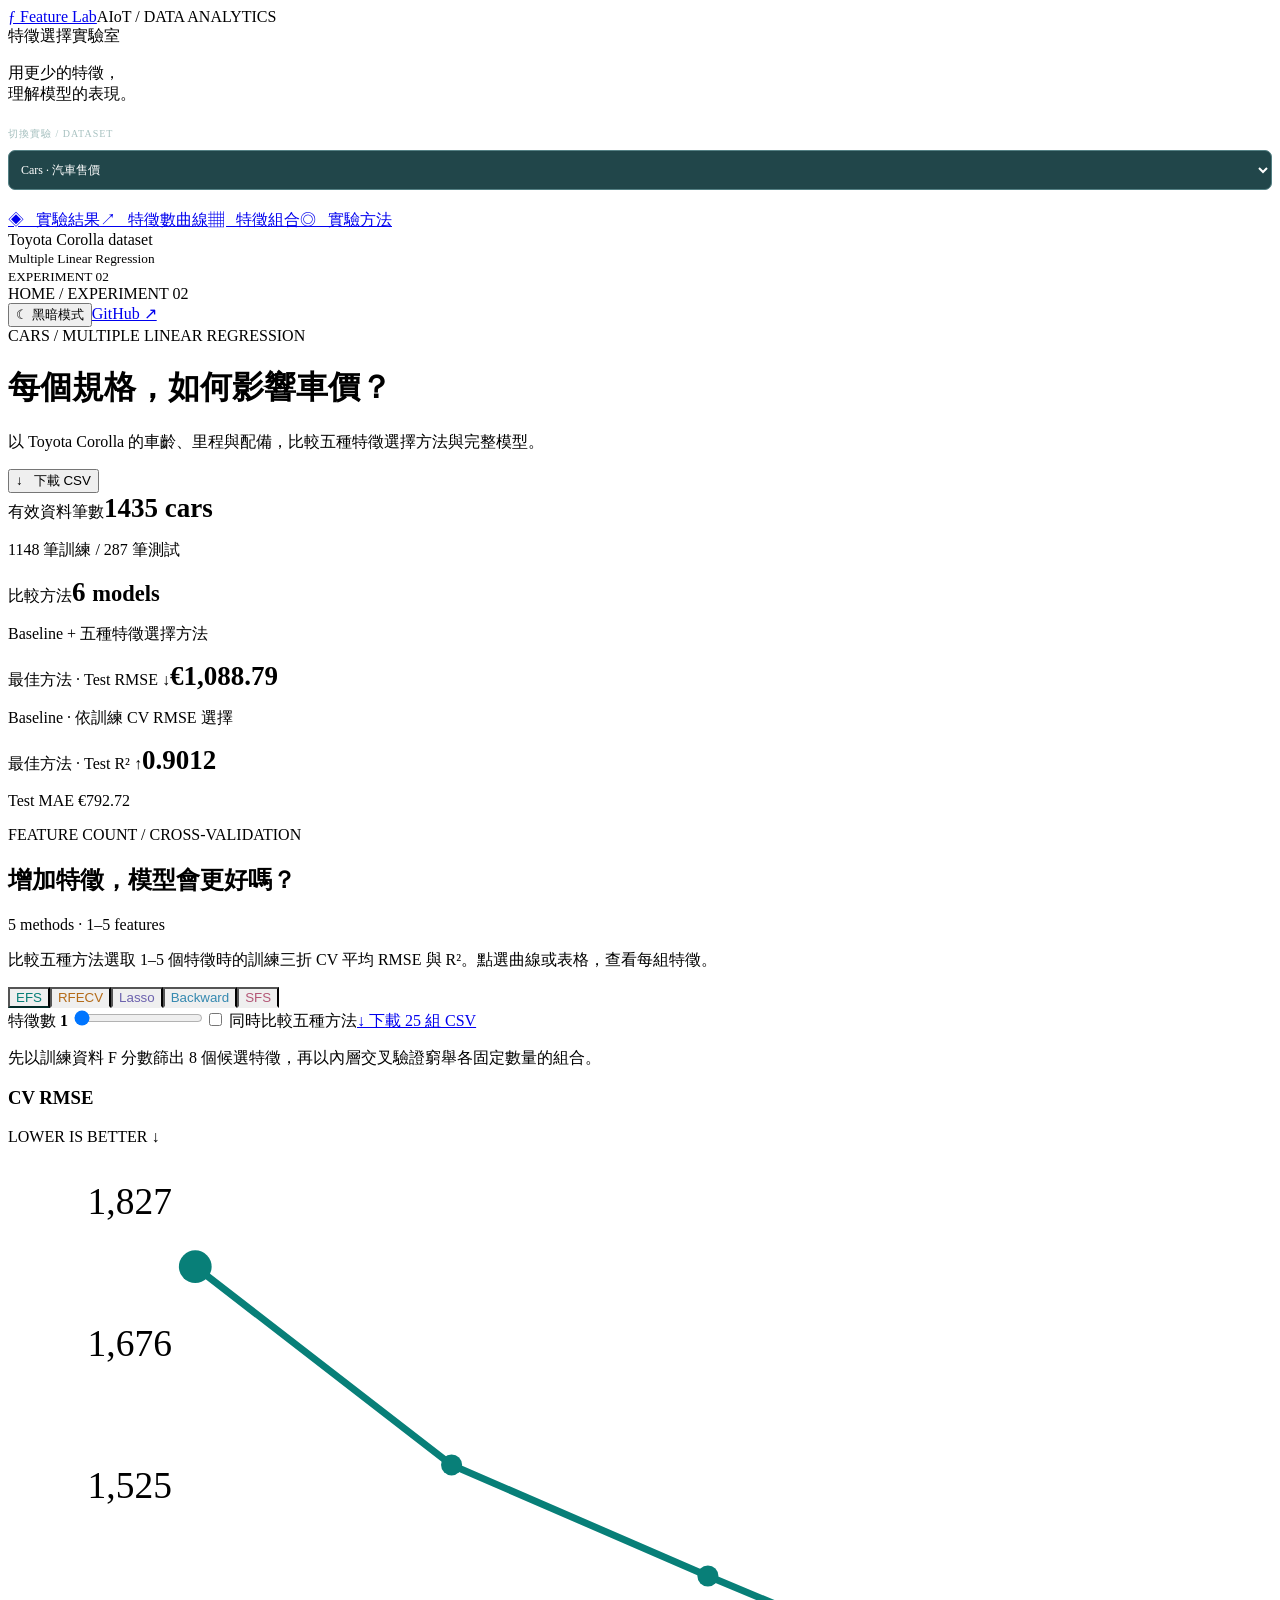
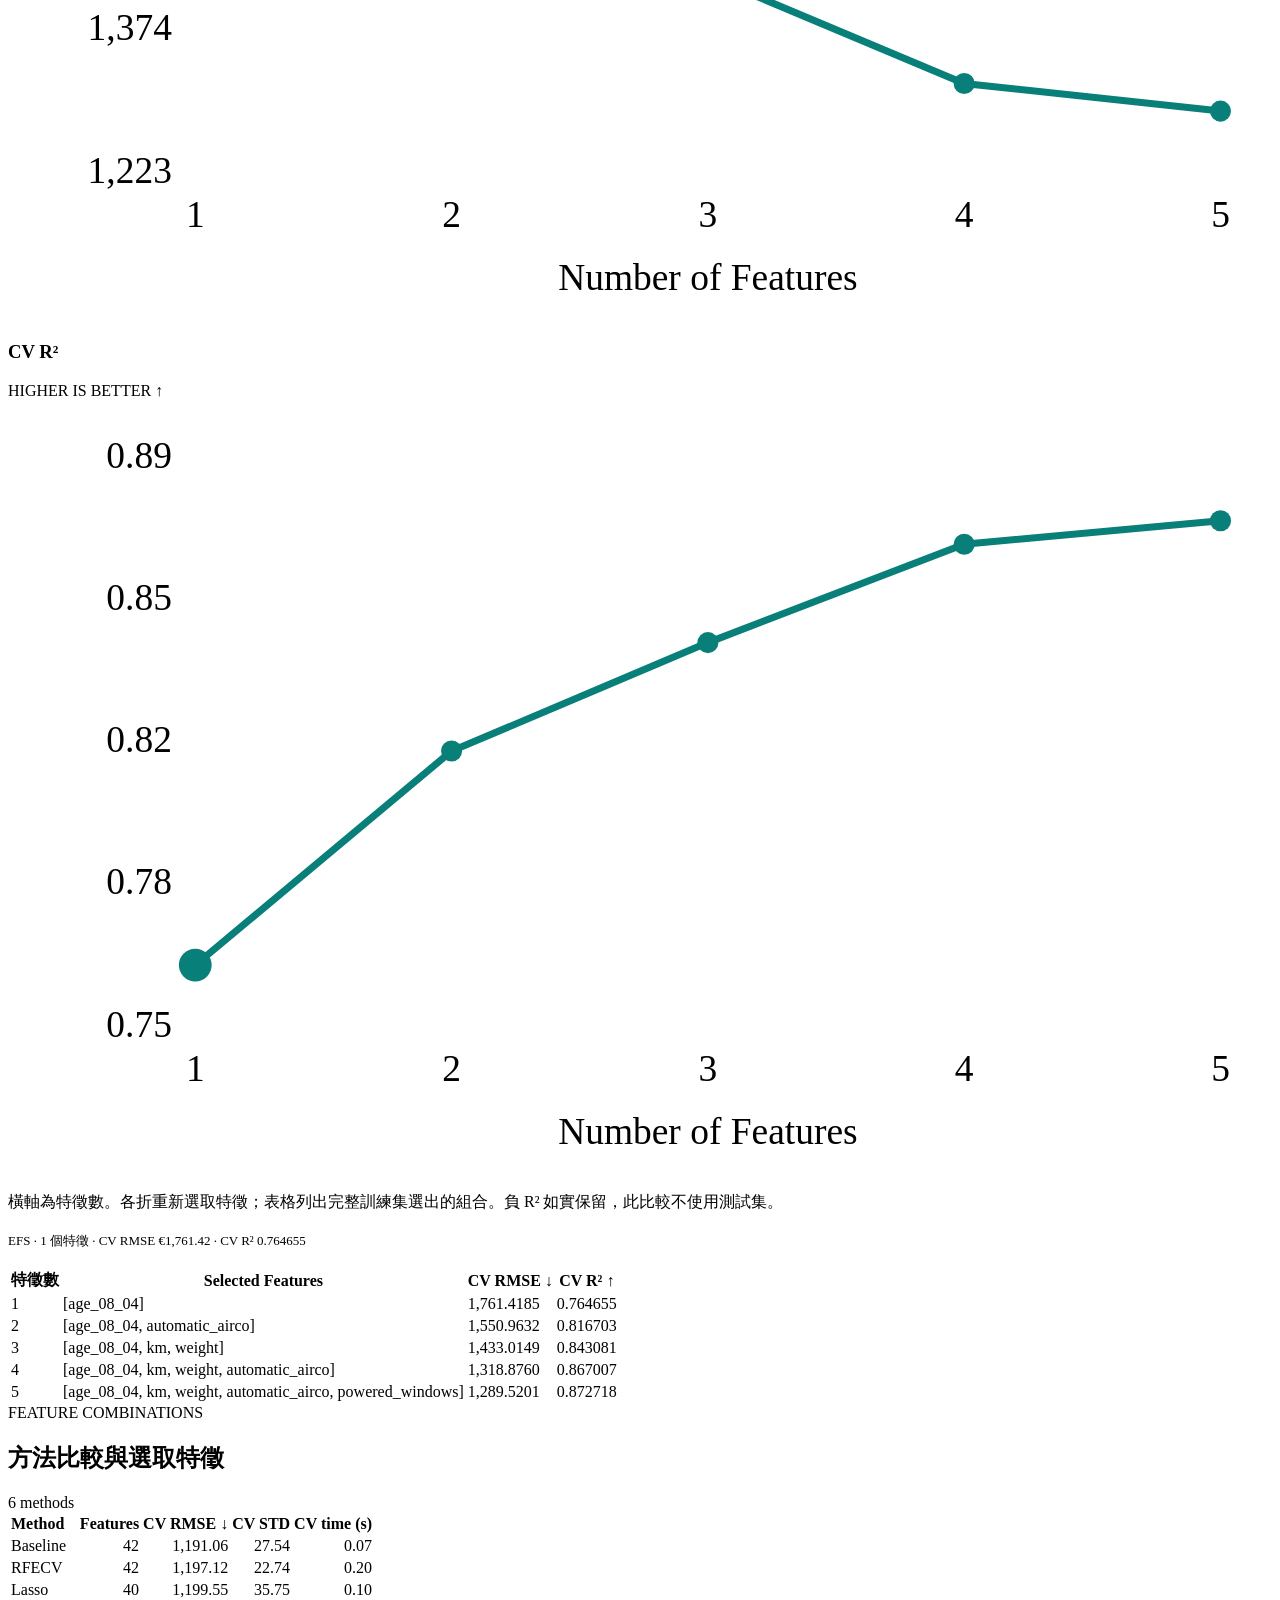
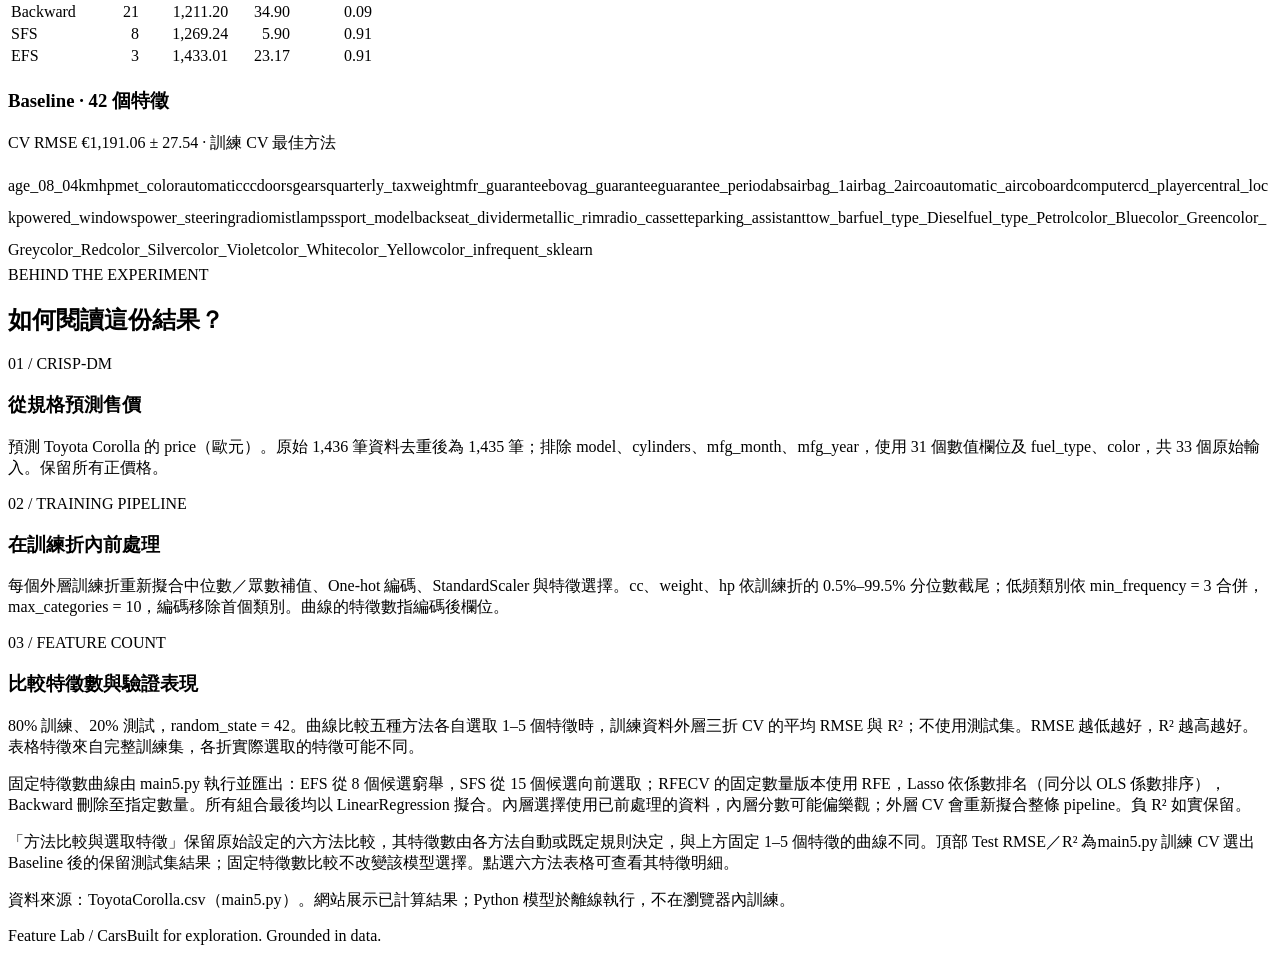
==== commit ed13b22b: "Switch Cars dashboard to main5 Toyota Corolla results" ====
--- a/docs/cars.html
+++ b/docs/cars.html
@@ -9,23 +9,23 @@
 document.documentElement.dataset.theme = ['light', 'dark'].includes(theme) ? theme : (matchMedia('(prefers-color-scheme: dark)').matches ? 'dark' : 'light'); })();
 </script>
 <link rel="stylesheet" href="style.css?v=2"><link rel="stylesheet" href="theme.css?v=2"><link rel="stylesheet" href="pages.css?v=3">
-<script src="pages.js?v=3" defer></script><script src="cars-data.js?v=4" defer></script><script src="cars.js?v=5" defer></script>
-<script src="cars-curves-data.js?v=4" defer></script><script src="cars-curves.js?v=4" defer></script>
+<script src="pages.js?v=6" defer></script><script src="cars-data.js?v=7" defer></script><script src="cars.js?v=7" defer></script>
+<script src="cars-curves-data.js?v=7" defer></script><script src="cars-curves.js?v=7" defer></script>
 </head>
 <body>
 <aside><a class="brand" href="./"><span class="brand-icon">ƒ</span> Feature Lab</a><span class="aside-label">AIoT / DATA ANALYTICS</span>
 <div class="side-title">特徵選擇實驗室</div><p>用更少的特徵，<br>理解模型的表現。</p>
 <nav aria-label="頁面導覽"><a class="active" href="#analysis">◈ &nbsp; 實驗結果</a><a href="#feature-curves">↗ &nbsp; 特徵數曲線</a><a href="#results">▦ &nbsp; 特徵組合</a><a href="#methodology">◎ &nbsp; 實驗方法</a></nav>
-<div class="side-foot"><span class="status-dot"></span> Cars dataset<br><small>Multiple Linear Regression<br>EXPERIMENT 02</small></div></aside>
+<div class="side-foot"><span class="status-dot"></span> Toyota Corolla dataset<br><small>Multiple Linear Regression<br>EXPERIMENT 02</small></div></aside>
 <main id="analysis">
 <header><span>HOME / EXPERIMENT 02</span><div class="header-actions"><button id="theme-toggle" class="theme-toggle" type="button" aria-label="切換黑暗模式" aria-pressed="false">☾ 黑暗模式</button><a href="https://github.com/CG3599/20261014-hw2-Multiple-Linear-regression" target="_blank" rel="noopener">GitHub ↗</a></div></header>
-<div class="intro"><div><span class="eyebrow">CARS / MULTIPLE LINEAR REGRESSION</span><h1>每個規格，如何影響車價？</h1><p>從品牌、動力到車身尺寸，比較五種特徵選擇方法與完整模型。</p></div><button id="download" class="download" type="button">↓ &nbsp; 下載 CSV</button></div>
+<div class="intro"><div><span class="eyebrow">CARS / MULTIPLE LINEAR REGRESSION</span><h1>每個規格，如何影響車價？</h1><p>以 Toyota Corolla 的車齡、里程與配備，比較五種特徵選擇方法與完整模型。</p></div><button id="download" class="download" type="button">↓ &nbsp; 下載 CSV</button></div>
 <div class="stats cars-stats"><article><span>有效資料筆數</span><strong id="sample-stat">—</strong><p id="split-stat">計算結果載入中</p></article><article><span>比較方法</span><strong>6 <small>models</small></strong><p>Baseline + 五種特徵選擇方法</p></article><article><span>最佳方法 · Test RMSE ↓</span><strong id="rmse-stat">—</strong><p id="best-stat">依訓練 CV RMSE 選擇</p></article><article><span>最佳方法 · Test R² ↑</span><strong id="r2-stat">—</strong><p id="mae-stat">—</p></article></div>
 <section class="workspace" id="feature-curves">
 <div class="section-heading cars-section-heading"><div><span class="eyebrow">FEATURE COUNT / CROSS-VALIDATION</span><h2>增加特徵，模型會更好嗎？</h2></div><span class="pill">5 methods · 1–5 features</span></div>
 <p class="method-note">比較五種方法選取 1–5 個特徵時的訓練三折 CV 平均 RMSE 與 R²。點選曲線或表格，查看每組特徵。</p>
 <div class="tabs" id="curve-tabs" role="group" aria-label="固定特徵數方法"></div>
-<div class="controls"><label class="range-control" for="curve-count">特徵數 <strong id="curve-count-value">1</strong> <input id="curve-count" type="range" min="1" max="5" value="1" step="1"></label><label><input id="curve-compare" type="checkbox"> 同時比較五種方法</label><a class="download" href="cars_feature_count_comparison.csv?v=4" download>↓ 下載 25 組 CSV</a></div>
+<div class="controls"><label class="range-control" for="curve-count">特徵數 <strong id="curve-count-value">1</strong> <input id="curve-count" type="range" min="1" max="5" value="1" step="1"></label><label><input id="curve-compare" type="checkbox"> 同時比較五種方法</label><a class="download" href="cars_feature_count_comparison.csv?v=7" download>↓ 下載 25 組 CSV</a></div>
 <p id="curve-note" class="method-note"></p>
 <div class="charts"><article class="chart-card"><div class="chart-heading"><h3>CV RMSE</h3><span>LOWER IS BETTER ↓</span></div><div id="curve-rmse"></div></article><article class="chart-card"><div class="chart-heading"><h3>CV R²</h3><span>HIGHER IS BETTER ↑</span></div><div id="curve-r2"></div></article></div>
 <p class="chart-hint">橫軸為特徵數。各折重新選取特徵；表格列出完整訓練集選出的組合。負 R² 如實保留，此比較不使用測試集。</p>
@@ -36,9 +36,9 @@
 <div class="table-scroll"><table class="cars-table"><thead><tr><th>Method</th><th>Features</th><th>CV RMSE ↓</th><th>CV STD</th><th>CV time (s)</th></tr></thead><tbody id="result-rows"></tbody></table></div>
 <div class="cars-details" aria-live="polite"><h3 id="feature-title"></h3><p id="selection-detail"></p><div class="cars-features" id="feature-tags"></div></div></section>
 <section id="methodology" class="methodology"><span class="eyebrow">BEHIND THE EXPERIMENT</span><h2>如何閱讀這份結果？</h2>
-<div class="method-grid"><article><span>01 / CRISP-DM</span><h3>從規格預測售價</h3><p>預測目標為 Retail Price，排除 Dealer Cost。由 Name 擷取品牌、修正品牌名稱；11 個數值欄位搭配 Brand、Type。無效的零值轉為缺值，AWD 與 RWD 除外。</p></article><article><span>02 / TRAINING PIPELINE</span><h3>在訓練折內前處理</h3><p>每個外層訓練折重新擬合中位數／眾數補值、One-hot 編碼、StandardScaler 與特徵選擇。低頻類別依 min_frequency = 3 合併，編碼移除首個類別。</p></article><article><span>03 / FEATURE COUNT</span><h3>比較特徵數與驗證表現</h3><p>80% 訓練、20% 測試，random_state = 42。曲線比較五種方法各自選取 1–5 個特徵時，訓練資料外層三折 CV 的平均 RMSE 與 R²；不使用測試集。RMSE 越低越好，R² 越高越好。表格特徵來自完整訓練集，各折實際選取的特徵可能不同。</p></article></div>
-<p class="caveat">固定特徵數曲線採用 cars_feature_curves.py：EFS 從 8 個候選窮舉，SFS 從 15 個候選向前選取；RFECV 的固定數量版本使用 RFE，Lasso 依係數排名（同分以 OLS 係數排序），Backward 刪除至指定數量。所有組合最後均以 LinearRegression 擬合。內層選擇使用已前處理的資料，內層分數可能偏樂觀；外層 CV 會重新擬合整條 pipeline。負 R² 如實保留。</p>
-<p class="chart-hint">「方法比較與選取特徵」保留原始設定的六方法比較，其特徵數由各方法自動或既定規則決定，與上方固定 1–5 個特徵的曲線不同。頂部 Test RMSE／R² 為原始訓練 CV 選出 SFS 後的保留測試集結果；固定特徵數比較不改變該模型選擇。點選六方法表格可查看其特徵明細。</p>
-<p class="chart-hint">資料來源：<a href="https://github.com/uwdata/draco/blob/master/data/cars.csv" target="_blank" rel="noopener">uwdata/draco · cars.csv</a>。網站展示已計算結果；Python 模型於離線執行，不在瀏覽器內訓練。</p></section>
+<div class="method-grid"><article><span>01 / CRISP-DM</span><h3>從規格預測售價</h3><p>預測 Toyota Corolla 的 price（歐元）。原始 1,436 筆資料去重後為 1,435 筆；排除 model、cylinders、mfg_month、mfg_year，使用 31 個數值欄位及 fuel_type、color，共 33 個原始輸入。保留所有正價格。</p></article><article><span>02 / TRAINING PIPELINE</span><h3>在訓練折內前處理</h3><p>每個外層訓練折重新擬合中位數／眾數補值、One-hot 編碼、StandardScaler 與特徵選擇。cc、weight、hp 依訓練折的 0.5%–99.5% 分位數截尾；低頻類別依 min_frequency = 3 合併，max_categories = 10，編碼移除首個類別。曲線的特徵數指編碼後欄位。</p></article><article><span>03 / FEATURE COUNT</span><h3>比較特徵數與驗證表現</h3><p>80% 訓練、20% 測試，random_state = 42。曲線比較五種方法各自選取 1–5 個特徵時，訓練資料外層三折 CV 的平均 RMSE 與 R²；不使用測試集。RMSE 越低越好，R² 越高越好。表格特徵來自完整訓練集，各折實際選取的特徵可能不同。</p></article></div>
+<p class="caveat">固定特徵數曲線由 main5.py 執行並匯出：EFS 從 8 個候選窮舉，SFS 從 15 個候選向前選取；RFECV 的固定數量版本使用 RFE，Lasso 依係數排名（同分以 OLS 係數排序），Backward 刪除至指定數量。所有組合最後均以 LinearRegression 擬合。內層選擇使用已前處理的資料，內層分數可能偏樂觀；外層 CV 會重新擬合整條 pipeline。負 R² 如實保留。</p>
+<p class="chart-hint">「方法比較與選取特徵」保留原始設定的六方法比較，其特徵數由各方法自動或既定規則決定，與上方固定 1–5 個特徵的曲線不同。頂部 Test RMSE／R² 為main5.py 訓練 CV 選出 Baseline 後的保留測試集結果；固定特徵數比較不改變該模型選擇。點選六方法表格可查看其特徵明細。</p>
+<p class="chart-hint">資料來源：ToyotaCorolla.csv（main5.py）。網站展示已計算結果；Python 模型於離線執行，不在瀏覽器內訓練。</p></section>
 <footer><span>Feature Lab / Cars</span><span>Built for exploration. Grounded in data.</span></footer>
 </main></body></html>
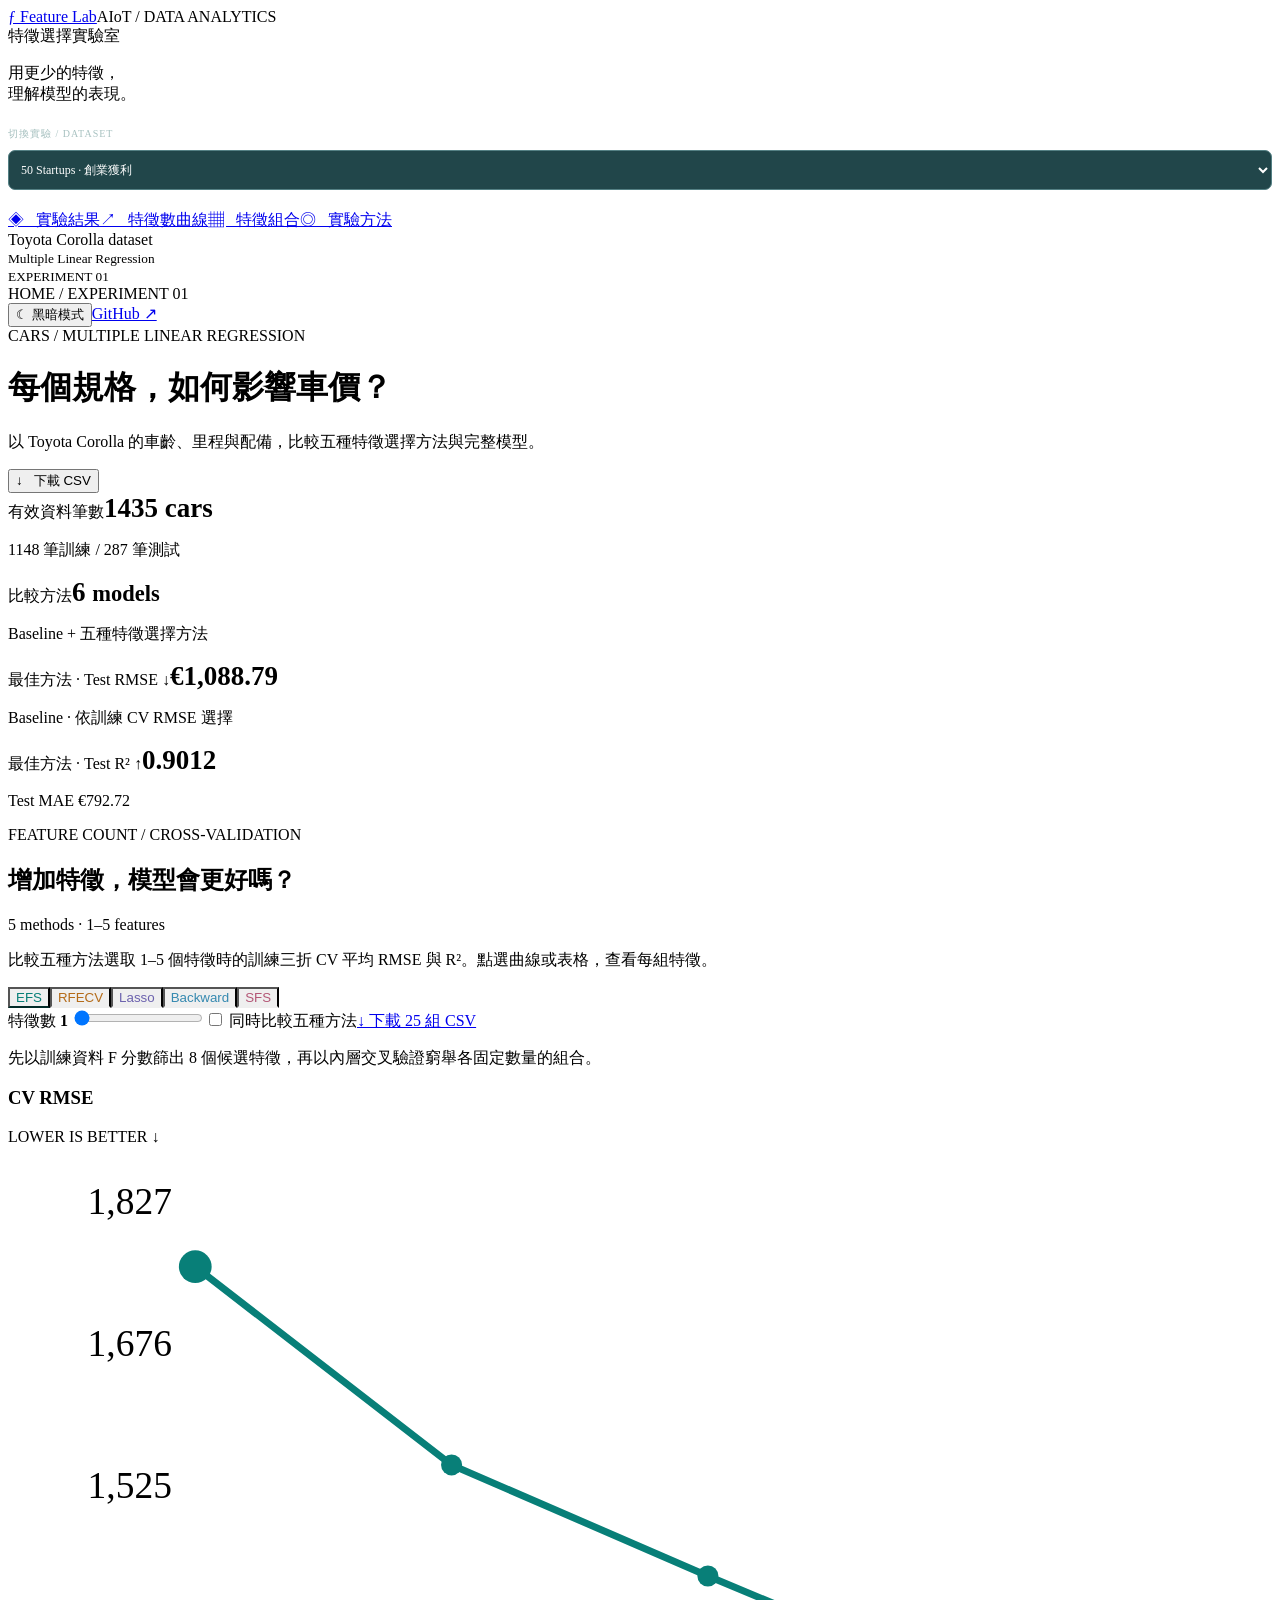
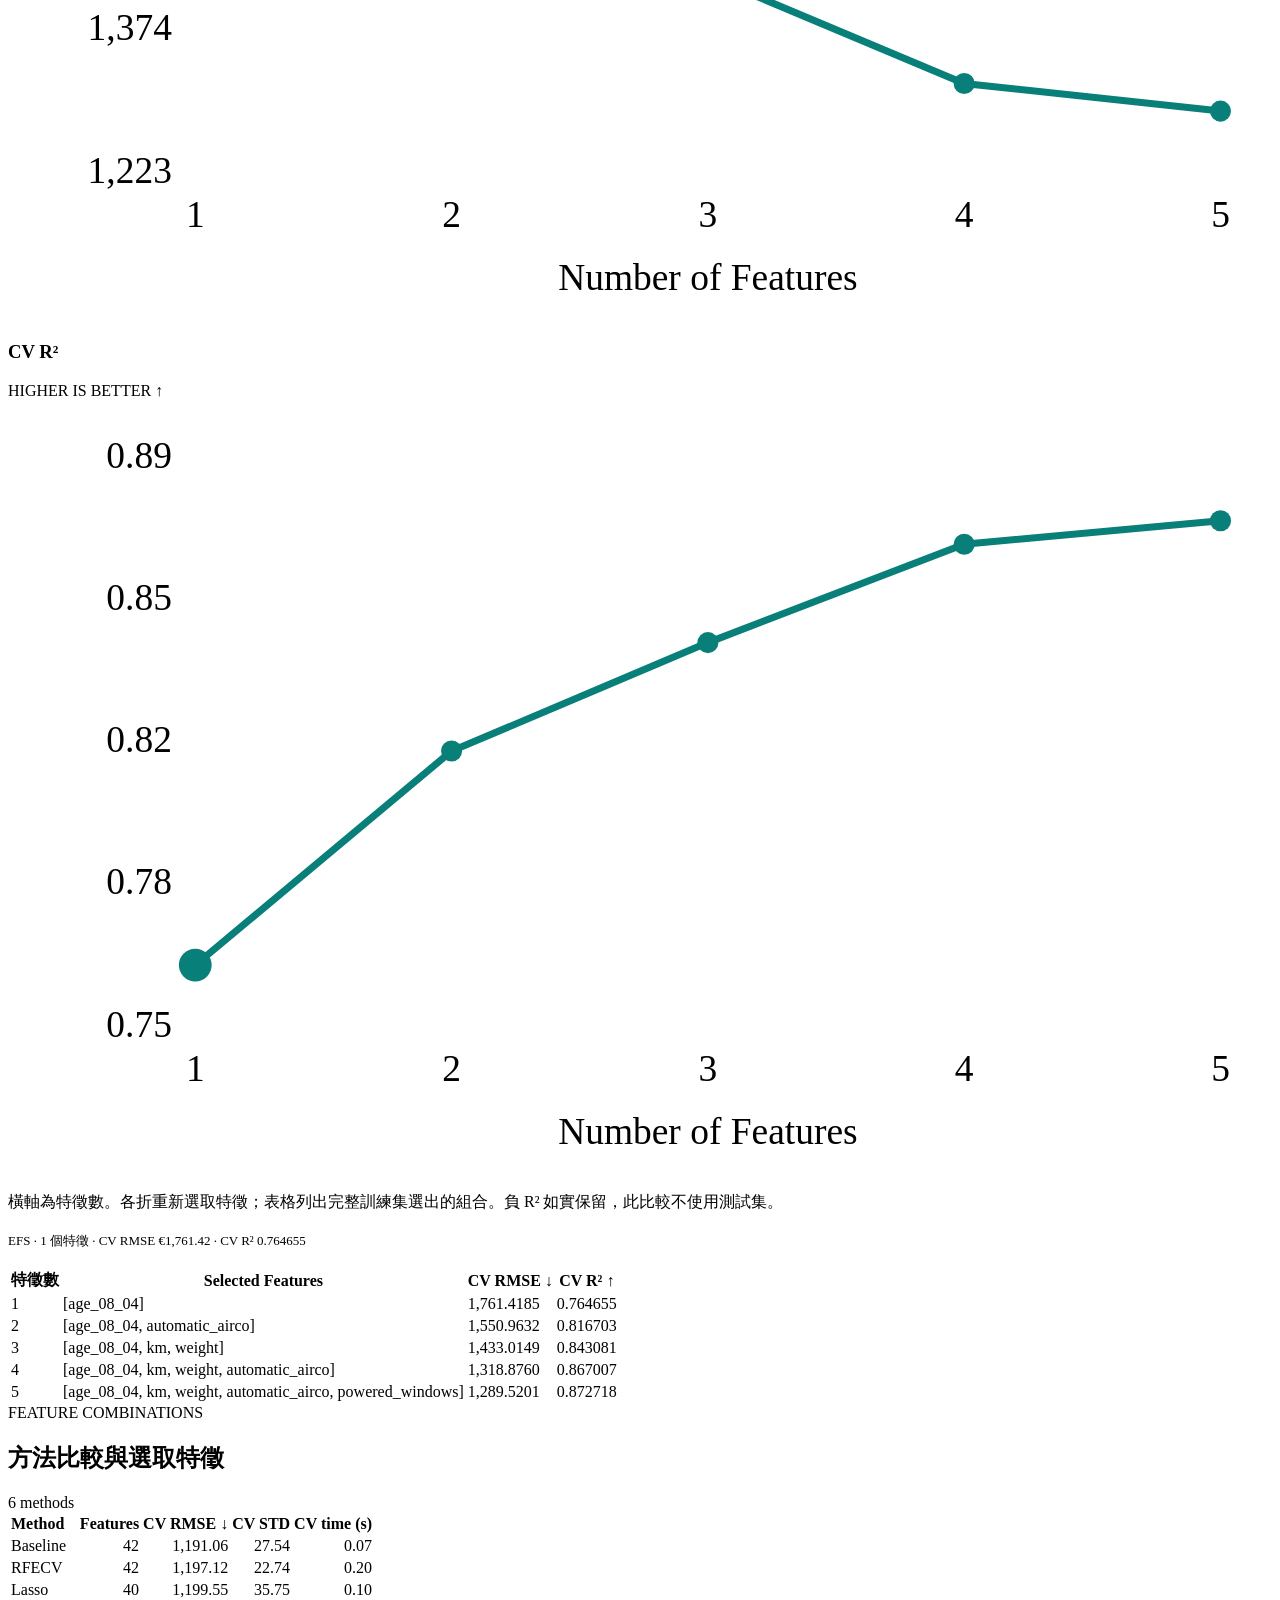
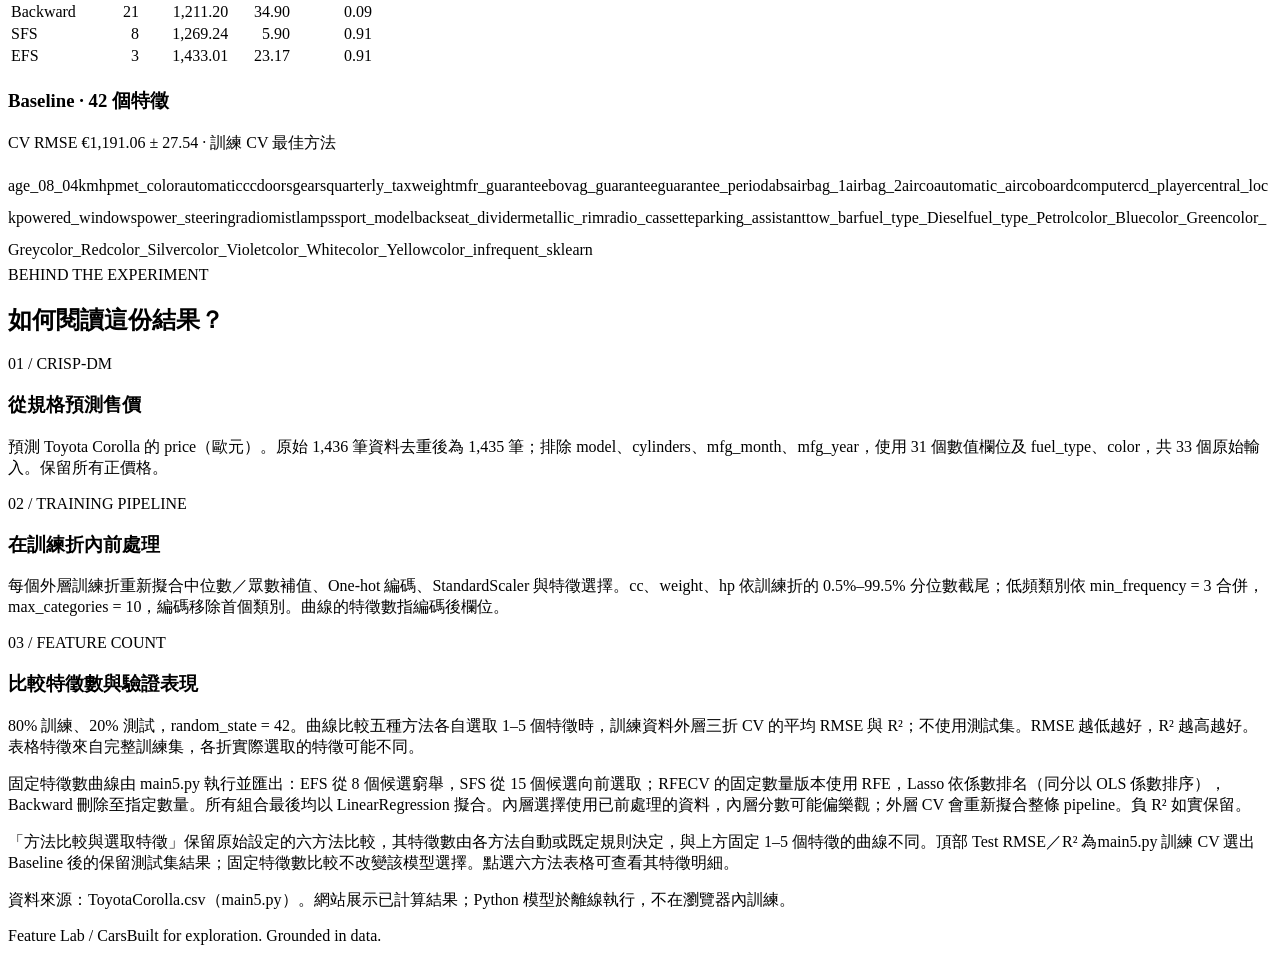
==== commit 1738f4f4: "fix: redirect existing Cars links to new homepage" ====
--- a/docs/cars.html
+++ b/docs/cars.html
@@ -1,44 +1,4 @@
 <!doctype html>
-<html lang="zh-Hant">
-<head>
-<meta charset="utf-8"><meta name="viewport" content="width=device-width, initial-scale=1">
-<meta name="description" content="Cars 汽車售價多元線性迴歸：五種方法的特徵數曲線、交叉驗證指標與特徵組合。">
-<title>Cars · Feature Lab 特徵選擇實驗室</title>
-<script>
-(() => { let theme; try { theme = localStorage.getItem('feature-lab-theme'); } catch {}
-document.documentElement.dataset.theme = ['light', 'dark'].includes(theme) ? theme : (matchMedia('(prefers-color-scheme: dark)').matches ? 'dark' : 'light'); })();
-</script>
-<link rel="stylesheet" href="style.css?v=2"><link rel="stylesheet" href="theme.css?v=2"><link rel="stylesheet" href="pages.css?v=3">
-<script src="pages.js?v=6" defer></script><script src="cars-data.js?v=7" defer></script><script src="cars.js?v=7" defer></script>
-<script src="cars-curves-data.js?v=7" defer></script><script src="cars-curves.js?v=7" defer></script>
-</head>
-<body>
-<aside><a class="brand" href="./"><span class="brand-icon">ƒ</span> Feature Lab</a><span class="aside-label">AIoT / DATA ANALYTICS</span>
-<div class="side-title">特徵選擇實驗室</div><p>用更少的特徵，<br>理解模型的表現。</p>
-<nav aria-label="頁面導覽"><a class="active" href="#analysis">◈ &nbsp; 實驗結果</a><a href="#feature-curves">↗ &nbsp; 特徵數曲線</a><a href="#results">▦ &nbsp; 特徵組合</a><a href="#methodology">◎ &nbsp; 實驗方法</a></nav>
-<div class="side-foot"><span class="status-dot"></span> Toyota Corolla dataset<br><small>Multiple Linear Regression<br>EXPERIMENT 02</small></div></aside>
-<main id="analysis">
-<header><span>HOME / EXPERIMENT 02</span><div class="header-actions"><button id="theme-toggle" class="theme-toggle" type="button" aria-label="切換黑暗模式" aria-pressed="false">☾ 黑暗模式</button><a href="https://github.com/CG3599/20261014-hw2-Multiple-Linear-regression" target="_blank" rel="noopener">GitHub ↗</a></div></header>
-<div class="intro"><div><span class="eyebrow">CARS / MULTIPLE LINEAR REGRESSION</span><h1>每個規格，如何影響車價？</h1><p>以 Toyota Corolla 的車齡、里程與配備，比較五種特徵選擇方法與完整模型。</p></div><button id="download" class="download" type="button">↓ &nbsp; 下載 CSV</button></div>
-<div class="stats cars-stats"><article><span>有效資料筆數</span><strong id="sample-stat">—</strong><p id="split-stat">計算結果載入中</p></article><article><span>比較方法</span><strong>6 <small>models</small></strong><p>Baseline + 五種特徵選擇方法</p></article><article><span>最佳方法 · Test RMSE ↓</span><strong id="rmse-stat">—</strong><p id="best-stat">依訓練 CV RMSE 選擇</p></article><article><span>最佳方法 · Test R² ↑</span><strong id="r2-stat">—</strong><p id="mae-stat">—</p></article></div>
-<section class="workspace" id="feature-curves">
-<div class="section-heading cars-section-heading"><div><span class="eyebrow">FEATURE COUNT / CROSS-VALIDATION</span><h2>增加特徵，模型會更好嗎？</h2></div><span class="pill">5 methods · 1–5 features</span></div>
-<p class="method-note">比較五種方法選取 1–5 個特徵時的訓練三折 CV 平均 RMSE 與 R²。點選曲線或表格，查看每組特徵。</p>
-<div class="tabs" id="curve-tabs" role="group" aria-label="固定特徵數方法"></div>
-<div class="controls"><label class="range-control" for="curve-count">特徵數 <strong id="curve-count-value">1</strong> <input id="curve-count" type="range" min="1" max="5" value="1" step="1"></label><label><input id="curve-compare" type="checkbox"> 同時比較五種方法</label><a class="download" href="cars_feature_count_comparison.csv?v=7" download>↓ 下載 25 組 CSV</a></div>
-<p id="curve-note" class="method-note"></p>
-<div class="charts"><article class="chart-card"><div class="chart-heading"><h3>CV RMSE</h3><span>LOWER IS BETTER ↓</span></div><div id="curve-rmse"></div></article><article class="chart-card"><div class="chart-heading"><h3>CV R²</h3><span>HIGHER IS BETTER ↑</span></div><div id="curve-r2"></div></article></div>
-<p class="chart-hint">橫軸為特徵數。各折重新選取特徵；表格列出完整訓練集選出的組合。負 R² 如實保留，此比較不使用測試集。</p>
-<p id="curve-selection" class="cars-summary" aria-live="polite"></p>
-<div class="table-scroll"><table><thead><tr><th>特徵數</th><th>Selected Features</th><th>CV RMSE ↓</th><th>CV R² ↑</th></tr></thead><tbody id="curve-rows"></tbody></table></div>
-</section>
-<section class="table-section" id="results"><div class="section-heading"><div><span class="eyebrow">FEATURE COMBINATIONS</span><h2>方法比較與選取特徵</h2></div><span class="pill">6 methods</span></div>
-<div class="table-scroll"><table class="cars-table"><thead><tr><th>Method</th><th>Features</th><th>CV RMSE ↓</th><th>CV STD</th><th>CV time (s)</th></tr></thead><tbody id="result-rows"></tbody></table></div>
-<div class="cars-details" aria-live="polite"><h3 id="feature-title"></h3><p id="selection-detail"></p><div class="cars-features" id="feature-tags"></div></div></section>
-<section id="methodology" class="methodology"><span class="eyebrow">BEHIND THE EXPERIMENT</span><h2>如何閱讀這份結果？</h2>
-<div class="method-grid"><article><span>01 / CRISP-DM</span><h3>從規格預測售價</h3><p>預測 Toyota Corolla 的 price（歐元）。原始 1,436 筆資料去重後為 1,435 筆；排除 model、cylinders、mfg_month、mfg_year，使用 31 個數值欄位及 fuel_type、color，共 33 個原始輸入。保留所有正價格。</p></article><article><span>02 / TRAINING PIPELINE</span><h3>在訓練折內前處理</h3><p>每個外層訓練折重新擬合中位數／眾數補值、One-hot 編碼、StandardScaler 與特徵選擇。cc、weight、hp 依訓練折的 0.5%–99.5% 分位數截尾；低頻類別依 min_frequency = 3 合併，max_categories = 10，編碼移除首個類別。曲線的特徵數指編碼後欄位。</p></article><article><span>03 / FEATURE COUNT</span><h3>比較特徵數與驗證表現</h3><p>80% 訓練、20% 測試，random_state = 42。曲線比較五種方法各自選取 1–5 個特徵時，訓練資料外層三折 CV 的平均 RMSE 與 R²；不使用測試集。RMSE 越低越好，R² 越高越好。表格特徵來自完整訓練集，各折實際選取的特徵可能不同。</p></article></div>
-<p class="caveat">固定特徵數曲線由 main5.py 執行並匯出：EFS 從 8 個候選窮舉，SFS 從 15 個候選向前選取；RFECV 的固定數量版本使用 RFE，Lasso 依係數排名（同分以 OLS 係數排序），Backward 刪除至指定數量。所有組合最後均以 LinearRegression 擬合。內層選擇使用已前處理的資料，內層分數可能偏樂觀；外層 CV 會重新擬合整條 pipeline。負 R² 如實保留。</p>
-<p class="chart-hint">「方法比較與選取特徵」保留原始設定的六方法比較，其特徵數由各方法自動或既定規則決定，與上方固定 1–5 個特徵的曲線不同。頂部 Test RMSE／R² 為main5.py 訓練 CV 選出 Baseline 後的保留測試集結果；固定特徵數比較不改變該模型選擇。點選六方法表格可查看其特徵明細。</p>
-<p class="chart-hint">資料來源：ToyotaCorolla.csv（main5.py）。網站展示已計算結果；Python 模型於離線執行，不在瀏覽器內訓練。</p></section>
-<footer><span>Feature Lab / Cars</span><span>Built for exploration. Grounded in data.</span></footer>
-</main></body></html>
+<html lang="zh-Hant"><head><meta charset="utf-8"><meta name="viewport" content="width=device-width,initial-scale=1"><meta name="robots" content="noindex"><title>Cars · Feature Lab</title>
+<script>const target = new URL('./', location.href); target.search = location.search; target.hash = location.hash; location.replace(target.href);</script>
+<meta http-equiv="refresh" content="0;url=./"></head><body><p>Cars 已移至<a href="./">首頁</a>。</p></body></html>
